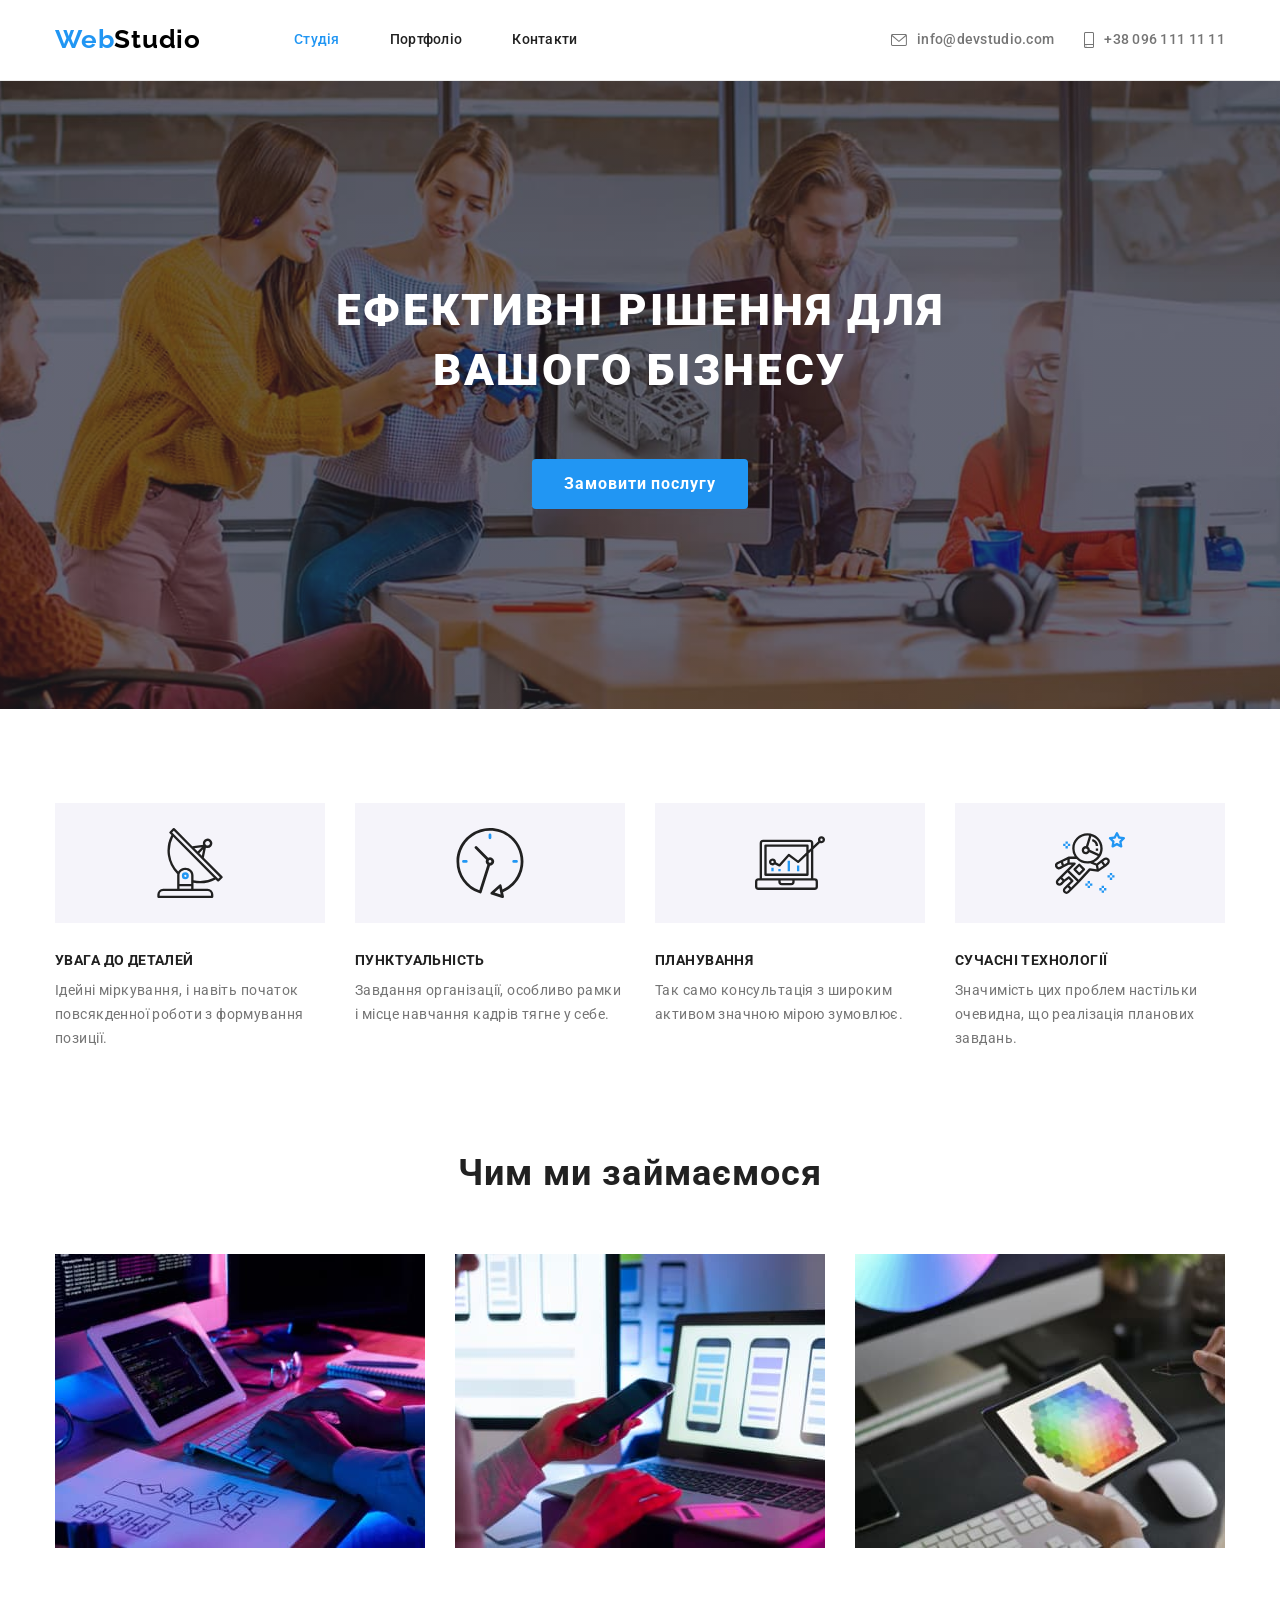
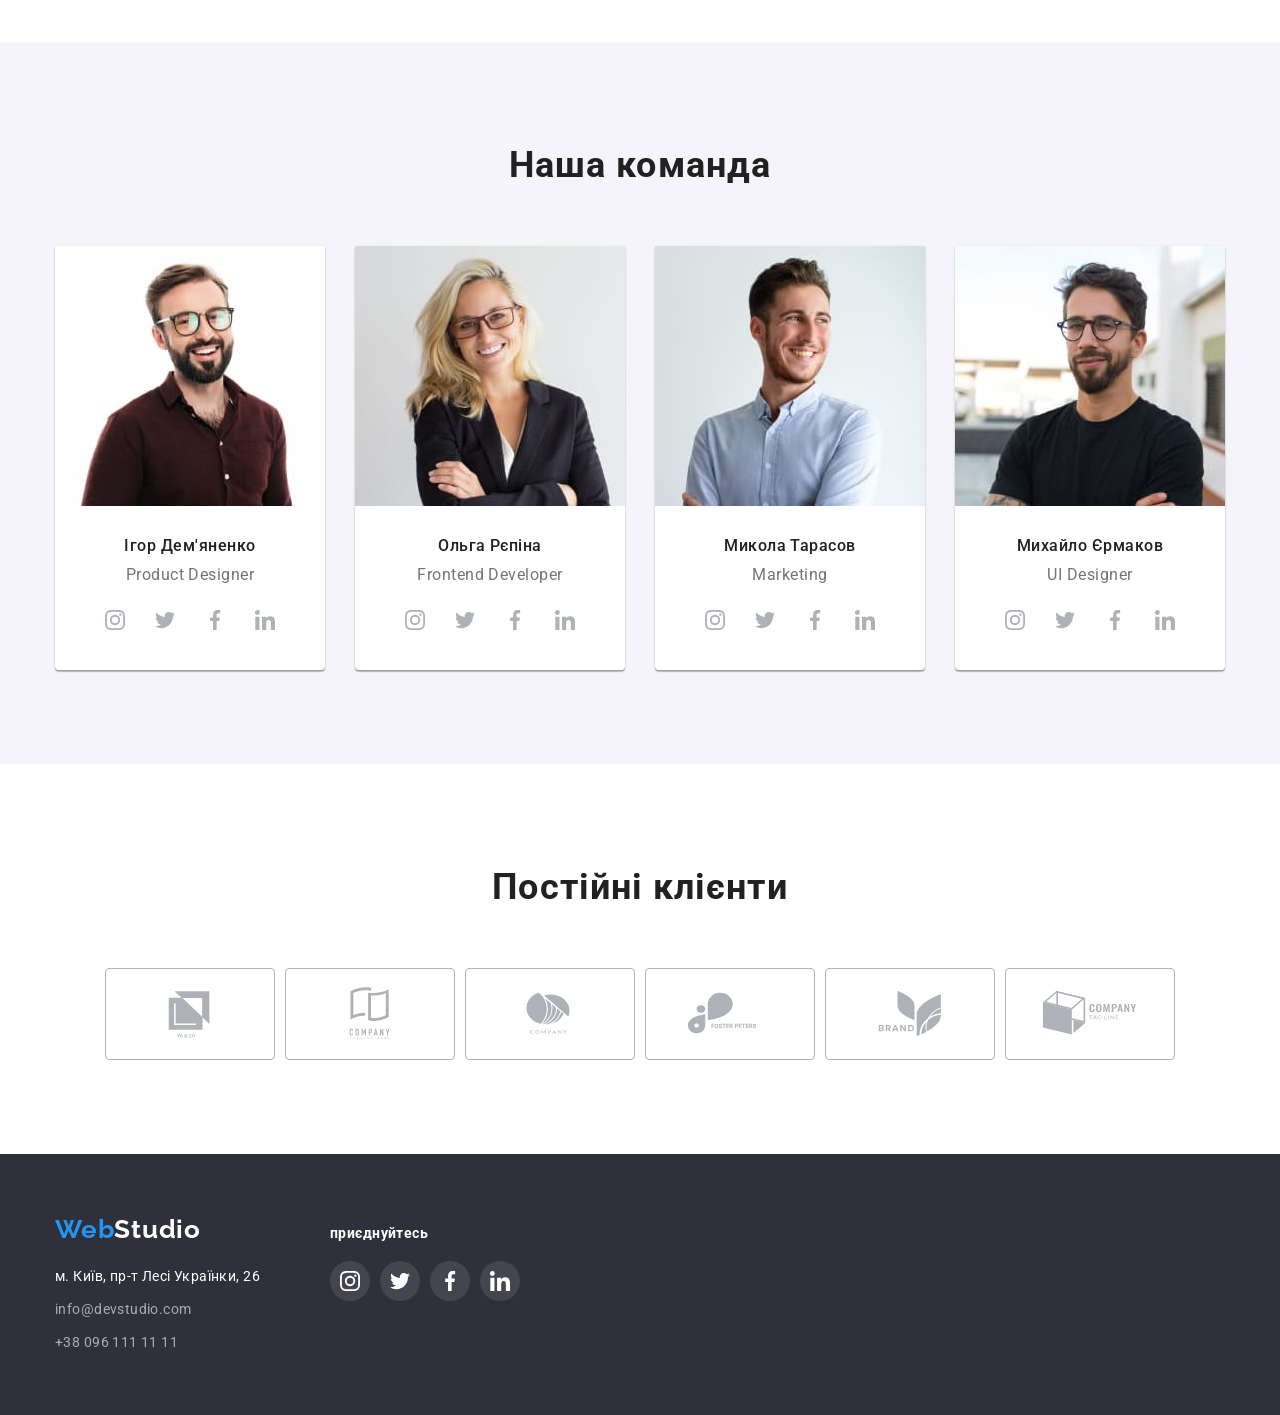
==== index.html @ 817c3cbf "правки ментора вніс" ====
<!DOCTYPE html>
<html lang="uk">
  <head>
    <meta charset="UTF-8" />
    <meta http-equiv="X-UA-Compatible" content="IE=edge" />
    <meta name="viewport" content="width=device-width, initial-scale=1.0" />
    <title>Студія</title>
    <link rel="preconnect" href="https://fonts.googleapis.com" />
    <link rel="preconnect" href="https://fonts.gstatic.com" crossorigin />
    <link
      href="https://fonts.googleapis.com/css2?family=Raleway:wght@700&family=Roboto:wght@400;500;700;900&display=swap"
      rel="stylesheet"
    />
    <link
      rel="stylesheet"
      href="https://cdnjs.cloudflare.com/ajax/libs/modern-normalize/1.0.0/modern-normalize.min.css"
    />
    <link rel="stylesheet" href="./css/styles.css" />
  </head>
  <body class="page">
    <!-- шапка -->
    <header class="header">
      <div class="container main-nav">
        <nav class="site-nav">
          <a href="./index.html" class="logo link" aria-label="logo"
            ><span lang="en"><span class="logo-web-blue">Web</span>Studio</span></a
          >
          <ul class="list-site-nav list">
            <li class="item">
              <a href="./index.html" class="link current link-site-nav">Студія</a>
            </li>
            <li class="item">
              <a href="./portfolio.html" class="link link-site-nav">Портфоліо</a>
            </li>
            <li class="item"><a href="" class="link link-site-nav">Контакти</a></li>
          </ul>
        </nav>
        <ul class="list-contacts-header list">
          <li class="item">
            <a href="mailto:info@devstudio.com" class="link-contacts-header link"
              ><svg class="contacts-item" width="16" height="12">
                <use href="./images/sprite-defs.svg#icon-mail"></use></svg
              >info@devstudio.com</a
            >
          </li>
          <li class="item">
            <a href="tel:+380961111111" class="link-contacts-header link"
              ><svg class="contacts-item" width="10" height="16">
                <use href="./images/sprite-defs.svg#icon-phone"></use></svg
              >+38 096 111 11 11</a
            >
          </li>
        </ul>
      </div>
    </header>
    <main>
      <!-- перша секція -->

      <section class="section section-hero">
        <div class="container">
          <h1 class="section-hero-titel">Ефективні рішення для вашого бізнесу</h1>
          <button type="button" class="button button-hero">Замовити послугу</button>
        </div>
      </section>
      <!-- друга секція -->
      <section class="section section-features">
        <div class="container">
          <h2 class="section-titel-hidden">Перваги</h2>
          <ul class="list list-section-features">
            <li class="features-link">
              <div class="img-features">
                <svg class="icon-features" width="70" height="70">
                  <use href="./images/sprite-defs.svg#icon-antenna"></use>
                </svg>
              </div>
              <h3 class="title-section-features">УВАГА ДО ДЕТАЛЕЙ</h3>
              <p class="paragraph-section-features">
                Ідейні міркування, і навіть початок повсякденної роботи з формування позиції.
              </p>
            </li>
            <li class="features-link">
              <div class="img-features">
                <svg class="icon-features" width="70" height="70">
                  <use href="./images/sprite-defs.svg#icon-clock"></use>
                </svg>
              </div>
              <h3 class="title-section-features">ПУНКТУАЛЬНІСТЬ</h3>
              <p class="paragraph-section-features">
                Завдання організації, особливо рамки і місце навчання кадрів тягне у себе.
              </p>
            </li>
            <li class="features-link">
              <div class="img-features">
                <svg class="icon-features" width="70" height="70">
                  <use href="./images/sprite-defs.svg#icon-diagram"></use>
                </svg>
              </div>
              <h3 class="title-section-features">ПЛАНУВАННЯ</h3>
              <p class="paragraph-section-features">
                Так само консультація з широким активом значною мірою зумовлює.
              </p>
            </li>
            <li class="features-link">
              <div class="img-features">
                <svg class="icon-features" width="70" height="70">
                  <use href="./images/sprite-defs.svg#icon-astronaut"></use>
                </svg>
              </div>
              <h3 class="title-section-features">СУЧАСНІ ТЕХНОЛОГІЇ</h3>
              <p class="paragraph-section-features">
                Значимість цих проблем настільки очевидна, що реалізація планових завдань.
              </p>
            </li>
          </ul>
        </div>
      </section>
      <!-- третя секція  -->
      <section class="section section-our-work">
        <div class="container">
          <h2 class="section-titel">Чим ми займаємося</h2>
          <ul class="list our-work-card-list">
            <li class="item-our-work-card">
              <img src="./images/box_one.jpg" alt="набір тексту на компютері" width="370" />
            </li>
            <li class="item-our-work-card">
              <img
                src="./images/box_two.jpg"
                alt="вибір дизайну програми для телефону"
                width="370"
              />
            </li>
            <li class="item-our-work-card">
              <img
                src="./images/box_three.jpg"
                alt="вибір кольору дизайнером в процесі роботи"
                width="370"
              />
            </li>
          </ul>
        </div>
      </section>
      <!-- четверта секція -->

      <section class="section section-team">
        <div class="container">
          <h2 class="section-titel">Наша команда</h2>
          <ul class="list section-team-list">
            <li class="section-team-item">
              <img src="./images/img_one.jpg" alt="фото чоловіка" width="270" />
              <div class="section-team-name">
                <h3 class="title-section-team">Ігор Дем'яненко</h3>
                <p class="paragraph-section-team"><span lang="en">Product Designer</span></p>
                <ul class="team-list list">
                  <li class="team-item">
                    <a href="#" class="team-link link" aria-label="instagram">
                      <svg class="team-icon" width="20" height="20">
                        <use href="./images/sprite-defs.svg#icon-instagram"></use>
                      </svg>
                    </a>
                  </li>
                  <li class="team-item">
                    <a href="#" class="team-link link" aria-label="twitter">
                      <svg class="team-icon" width="20" height="20">
                        <use href="./images/sprite-defs.svg#icon-twitter"></use>
                      </svg>
                    </a>
                  </li>
                  <li class="team-item">
                    <a href="#" class="team-link link" aria-label="facebook">
                      <svg class="team-icon" width="20" height="20">
                        <use href="./images/sprite-defs.svg#icon-facebook"></use>
                      </svg>
                    </a>
                  </li>
                  <li class="team-item">
                    <a href="#" class="team-link link" aria-label="linkedin">
                      <svg class="team-icon" width="20" height="20">
                        <use href="./images/sprite-defs.svg#icon-linkedin"></use>
                      </svg>
                    </a>
                  </li>
                </ul>
              </div>
            </li>
            <li class="section-team-item">
              <img src="./images/img_two.jpg" alt="фото дівчини" width="270" />
              <div class="section-team-name">
                <h3 class="title-section-team">Ольга Рєпіна</h3>
                <p class="paragraph-section-team"><span lang="en">Frontend Developer</span></p>
                <ul class="team-list list">
                  <li class="team-item">
                    <a href="#" class="team-link link" aria-label="instagram">
                      <svg class="team-icon" width="20" height="20">
                        <use href="./images/sprite-defs.svg#icon-instagram"></use>
                      </svg>
                    </a>
                  </li>
                  <li class="team-item">
                    <a href="#" class="team-link link" aria-label="twitter">
                      <svg class="team-icon" width="20" height="20">
                        <use href="./images/sprite-defs.svg#icon-twitter"></use>
                      </svg>
                    </a>
                  </li>
                  <li class="team-item">
                    <a href="#" class="team-link link" aria-label="facebook">
                      <svg class="team-icon" width="20" height="20">
                        <use href="./images/sprite-defs.svg#icon-facebook"></use>
                      </svg>
                    </a>
                  </li>
                  <li class="team-item">
                    <a href="#" class="team-link link" aria-label="linkedin">
                      <svg class="team-icon" width="20" height="20">
                        <use href="./images/sprite-defs.svg#icon-linkedin"></use>
                      </svg>
                    </a>
                  </li>
                </ul>
              </div>
            </li>
            <li class="section-team-item">
              <img src="./images/img_three.jpg" alt="фото чоловіка" width="270" />
              <div class="section-team-name">
                <h3 class="title-section-team">Микола Тарасов</h3>
                <p class="paragraph-section-team"><span lang="en">Marketing</span></p>
                <ul class="team-list list">
                  <li class="team-item">
                    <a href="#" class="team-link link" aria-label="instagram">
                      <svg class="team-icon" width="20" height="20">
                        <use href="./images/sprite-defs.svg#icon-instagram"></use>
                      </svg>
                    </a>
                  </li>
                  <li class="team-item">
                    <a href="#" class="team-link link" aria-label="twitter">
                      <svg class="team-icon" width="20" height="20">
                        <use href="./images/sprite-defs.svg#icon-twitter"></use>
                      </svg>
                    </a>
                  </li>
                  <li class="team-item">
                    <a href="#" class="team-link link" aria-label="facebook">
                      <svg class="team-icon" width="20" height="20">
                        <use href="./images/sprite-defs.svg#icon-facebook"></use>
                      </svg>
                    </a>
                  </li>
                  <li class="team-item">
                    <a href="#" class="team-link link" aria-label="linkedin">
                      <svg class="team-icon" width="20" height="20">
                        <use href="./images/sprite-defs.svg#icon-linkedin"></use>
                      </svg>
                    </a>
                  </li>
                </ul>
              </div>
            </li>
            <li class="section-team-item">
              <img src="./images/img_four.jpg" alt="фото чоловіка" width="270" />
              <div class="section-team-name">
                <h3 class="title-section-team">Михайло Єрмаков</h3>
                <p class="paragraph-section-team"><span lang="en">UI Designer</span></p>
                <ul class="team-list list">
                  <li class="team-item">
                    <a href="#" class="team-link link" aria-label="instagram">
                      <svg class="team-icon" width="20" height="20">
                        <use href="./images/sprite-defs.svg#icon-instagram"></use>
                      </svg>
                    </a>
                  </li>
                  <li class="team-item">
                    <a href="#" class="team-link link" aria-label="twitter">
                      <svg class="team-icon" width="20" height="20">
                        <use href="./images/sprite-defs.svg#icon-twitter"></use>
                      </svg>
                    </a>
                  </li>
                  <li class="team-item">
                    <a href="#" class="team-link link" aria-label="facebook">
                      <svg class="team-icon" width="20" height="20">
                        <use href="./images/sprite-defs.svg#icon-facebook"></use>
                      </svg>
                    </a>
                  </li>
                  <li class="team-item">
                    <a href="#" class="team-link link" aria-label="linkedin">
                      <svg class="team-icon" width="20" height="20">
                        <use href="./images/sprite-defs.svg#icon-linkedin"></use>
                      </svg>
                    </a>
                  </li>
                </ul>
              </div>
            </li>
          </ul>
        </div>
      </section>

      <section class="section sections-clients">
        <div class="container">
          <h2 class="section-titel">Постійні клієнти</h2>
          <ul class="clients-list list">
            <li class="clients-item">
              <a href="#" class="clients-link link" aria-label="logo-company-clients">
                <svg class="clients-icon" width="106" height="60">
                  <use href="./images/sprite-defs.svg#icon-logo_one"></use>
                </svg>
              </a>
            </li>
            <li class="clients-item">
              <a href="#" class="clients-link link" aria-label="logo-company-clients">
                <svg class="clients-icon" width="106" height="60">
                  <use href="./images/sprite-defs.svg#icon-logo_two"></use>
                </svg>
              </a>
            </li>
            <li class="clients-item">
              <a href="#" class="clients-link link" aria-label="logo-company-clients">
                <svg class="clients-icon" width="106" height="60">
                  <use href="./images/sprite-defs.svg#icon-logo_three"></use>
                </svg>
              </a>
            </li>
            <li class="clients-item">
              <a href="#" class="clients-link link" aria-label="logo-company-clients">
                <svg class="clients-icon" width="106" height="60">
                  <use href="./images/sprite-defs.svg#icon-logo_four"></use>
                </svg>
              </a>
            </li>
            <li class="clients-item">
              <a href="#" class="clients-link link" aria-label="logo-company-clients">
                <svg class="clients-icon" width="106" height="60">
                  <use href="./images/sprite-defs.svg#icon-logo_five"></use>
                </svg>
              </a>
            </li>
            <li class="clients-item">
              <a href="#" class="clients-link link" aria-label="logo-company-clients">
                <svg class="clients-icon" width="106" height="60">
                  <use href="./images/sprite-defs.svg#icon-logo_six"></use>
                </svg>
              </a>
            </li>
          </ul>
        </div>
      </section>
    </main>
    <!-- футер -->

    <footer class="footer">
      <div class="container main-footer">
        <div class="footer-address">
          <a href="./index.html" class="footer-logo link" aria-label="logo"
            ><span lang="en"><span class="logo-web-blue">Web</span>Studio</span></a
          >
          <address class="address-footer">
            <ul class="contacts-footer list">
              <li>
                <a
                  href="https://www.google.com/maps/place/%D0%B1%D1%83%D0%BB.+%D0%9B%D0%B5%D1%81%D0%B8+%D0%A3%D0%BA%D1%80%D0%B0%D0%B8%D0%BD%D0%BA%D0%B8,+26,+%D0%9A%D0%B8%D0%B5%D0%B2,+%D0%A3%D0%BA%D1%80%D0%B0%D0%B8%D0%BD%D0%B0,+02000/@50.4265807,30.53838x58,17z/data=!3m1!4b1!4m5!3m4!1s0x40d4cf0e033ecbe9:0x57a4dffefec77da0!8m2!3d50.4265807!4d30.5383858"
                  target="_blank"
                  rel="noopener noreferrer"
                  class="contacts-footer-street link"
                  >м. Київ, пр-т Лесі Українки, 26</a
                >
              </li>
              <li>
                <a href="mailto:info@devstudio.com" class="contacts-footer-mail link"
                  >info@devstudio.com</a
                >
              </li>
              <li>
                <a href="tel:+380961111111" class="contacts-footer-tel link">+38 096 111 11 11</a>
              </li>
            </ul>
          </address>
        </div>
        <div class="footer-social">
          <h2 class="footer-titel">приєднуйтесь</h2>
          <ul class="footer-list list">
            <li class="footer-item">
              <a href="#" class="footer-link link" aria-label="instagram">
                <svg class="footer-icon" width="20" height="20">
                  <use href="./images/sprite-defs.svg#icon-instagram"></use>
                </svg>
              </a>
            </li>
            <li class="footer-item">
              <a href="#" class="footer-link link" aria-label="twitter">
                <svg class="footer-icon" width="20" height="20">
                  <use href="./images/sprite-defs.svg#icon-twitter"></use>
                </svg>
              </a>
            </li>
            <li class="footer-item">
              <a href="#" class="footer-link link" aria-label="facebook">
                <svg class="footer-icon" width="20" height="20">
                  <use href="./images/sprite-defs.svg#icon-facebook"></use>
                </svg>
              </a>
            </li>
            <li>
              <a href="#" class="footer-link link" aria-label="linkedin">
                <svg class="footer-icon" width="20" height="20">
                  <use href="./images/sprite-defs.svg#icon-linkedin"></use>
                </svg>
              </a>
            </li>
          </ul>
        </div>
      </div>
    </footer>
  </body>
</html>
---- css/styles.css ----
:root {
--color-accent-two: #FFFFFF;
--color-logo: #000000;
--color-accent: #2196F3;
--color-titel-nav: #212121;
--color-main: #757575;
--color-contactsfooter: rgba(255, 255, 255, 0.6);
--background-color-hero: #2F303A;
--background-color-sectionteam: #F5F4FA;
--button-active: #188CE8;
--color-accent-three: #ECECEC;
--color-icon-social: #AFB1B8;
--color-icon-footer: rgba(255, 255, 255, 0.1);
}

body {
    color: var(--color-main);
    background-color: var(--color-accent-two);
    font-family: Roboto, sans-serif;
}

img,
a {
    display: block;
}

.button {
    cursor: pointer;
}

.list {
    list-style: none;
    padding: 0;
    margin: 0;
}

.link {
    text-decoration: none;
}

/* !nav */

.header {
    border-bottom: 1px solid var(--color-accent-three);
}

.container {
    margin-left: auto;
    margin-right: auto;
    padding: 0 15px;
    width: 1200px;
}

.main-nav { 
    display: flex;
    border-bottom: 1px var(--color-accent-three);
}

.site-nav {
    display: flex;
}

.list-site-nav {
    display: flex;
}

.logo {
    margin-right: 93px;
    padding-top: 24px;
    padding-bottom: 24px;
    display: block;
    
    color: var(--color-logo);
    text-decoration: none;
    font-family: Raleway, sans-serif;
    font-weight: 700;
    font-size: 26px;
    line-height: 1.2;
    letter-spacing: 0.03em;
    
}

.logo-web-blue {
    color: var(--color-accent);
}

.link-site-nav {
    display: block;
    padding-top: 32px;
    padding-bottom: 32px;

    color: var(--color-titel-nav);
    font-weight: 500;
    font-size: 14px;
    line-height: 1.14;
    letter-spacing: 0.02em;

}

.site-nav .item:not(:last-child){
    margin-right: 50px;
}

.link.current {
    color: var(--color-accent);
}

.link-site-nav:hover,
.link-site-nav:focus,
.link-site-nav:active {
    color: var(--color-accent);
}

.list-contacts-header {
    display: flex;
    margin-left: auto;
    align-items: center;
}


.list-contacts-header .item:not(:last-child) {
    margin-right: 30px;
}

.link-contacts-header {
    display: flex;
    padding-top: 32px;
    padding-bottom: 32px;
    align-items: center;

    color: var(--color-main);
    text-decoration: none;
    font-weight: 500;
    font-size: 14px;
    line-height: 1.14;
    letter-spacing: 0.02em;
}

.link-contacts-header:hover,
.link-contacts-header:focus {
    color: var(--color-accent);
}

/* !contacts items */

.contacts-item {
    display: inline;
    margin-right: 10px;
    fill: currentColor;
}


/* !<!-- перша секція --> */
.section {
    padding-top: 94px;
    padding-bottom: 94px;
}

.section-hero {
    padding-top: 200px;
    padding-bottom: 200px;
    margin-left: auto;
    margin-right: auto;
    max-width: 1600px;
    background-color: var(--background-color-hero);
    text-align: center;

    background-image:linear-gradient(rgba(47, 48, 58, 0.4), rgba(47, 48, 58, 0.4)), url(../images/background_img.jpg);

    height: auto;
    background-size: cover;
    background-position: center;
    background-repeat: no-repeat;

    
}

.section-hero-titel {
    margin-top: 0;
    margin-bottom: 58px;
    width: 696px;
    margin-right: auto;
    margin-left: auto;


    color: var(--color-accent-two);
    font-weight: 900;
    font-size: 44px;
    line-height: 1.36;
    text-align: center;
    letter-spacing: 0.06em;
    text-transform: uppercase;
}

.button-hero {
    border-radius: 4px;
    padding: 10px 32px;
    margin: 0 auto;


    background-color: var(--color-accent);
    color: var(--color-accent-two);
    border: none;
    font-weight: 700;
    line-height: 1.9;
    letter-spacing: 0.06em;
}

.button-hero:hover,
.button-hero:focus {
    color: var(--color-accent-two);
    background-color: var(--button-active);

}

/* !<!-- друга секція --> */
.section-features {
    padding-top: 94px;
    padding-bottom: 94px;
}

.list-section-features {
    display: flex;
}

.features-link {
    width: 270px;

}

.features-link:not(:last-child) {
    margin-right: 30px;
}

.section-titel-hidden {
        position: absolute;
        width: 1px;
        height: 1px;
        margin: -1px;
        border: 0;
        padding: 0;
        
        white-space: nowrap;
        clip-path: inset(100%);
        clip: rect(0 0 0 0);
        overflow: hidden;
}

.title-section-features {
    margin-top: 0;
    margin-bottom: 10px;

    color: var(--color-titel-nav);
    font-size: 14px;
    line-height: 1.14;
    letter-spacing: 0.03em;
    text-transform: uppercase;
}

.paragraph-section-features {
    margin-top: 0;
    margin-bottom: 0;

    font-size: 14px;
    line-height: 1.7;
    letter-spacing: 0.03em;
}

/* !svg-icon */

.img-features {
    display: flex;
    align-items: center;
    justify-content: center;
    width: 270px;
    height: 120px;
    background-color: var(--background-color-sectionteam);
    margin-bottom: 30px;
}


/* ! третя секція  */
.section-our-work{
    padding-top: 0;
    padding-bottom: 94px;

}
.section-titel {
    margin-top: 0;
    margin-bottom: 50px;

    color: var(--color-titel-nav);
    font-weight: 700;
    font-size: 36px;
    line-height: 1.66;
    text-align: center;
    letter-spacing: 0.03em;
}

.our-work-card-list {
    display: flex;
    
}

.item-our-work-card {
    width: 370px;
}

.item-our-work-card:not(:last-child) {
    margin-right: 30px;

}

/* !<!-- четверта секція --> */

.section-team {
    background-color: var(--background-color-sectionteam);
}

.section-team-list {
    display: flex;
    

}

.section-team-item {
    width: 270px;
    border-radius: 0px 0px 4px 4px;
    box-shadow: 0px 1px 3px rgba(0, 0, 0, 0.12), 0px 1px 1px rgba(0, 0, 0, 0.14), 0px 2px 1px rgba(0, 0, 0, 0.2);

    background-color: var(--color-accent-two);
}

.section-team-item:not(:last-child){
    margin-right: 30px;
    
}

.section-team-name {
    padding-top: 30px;
    padding-bottom: 30px;
    }

.title-section-team {
    margin-top: 0px;
    margin-bottom: 10px;

    color: var(--color-titel-nav);
    font-weight: 500;
    font-size: 16px;
    line-height: 1.2;
    text-align: center;
    letter-spacing: 0.03em;
}

.paragraph-section-team {
    margin-top: 0;
    margin-bottom: 16px;

    font-size: 16px;
    line-height: 1.2;
    text-align: center;
    letter-spacing: 0.03em;
}
/* !icon-social */
.team-list {
    display: flex;
    align-items: center;
    justify-content: center;
    gap: 10px;
}

.team-link {
    display: flex;
    align-items: center;
    justify-content: center;
    width: 40px;
    height: 40px;
    border-radius: 50%;
    fill: var(--color-icon-social);
    outline: none;
}


.team-link:hover,
.team-link:focus {
    background-color: var(--color-accent);
}

.team-link:hover .team-icon,
.team-link:focus .team-icon {
    fill: var(--color-accent-two);
}

/* !sections-clients */

.clients-list {
    display: flex;
    align-items: center;
    justify-content: center;
    gap: 10px;
}

.clients-link {
    display: flex;
    align-items: center;
    justify-content: center;
    width: 170px;
    height: 92px;
    border: 1px solid var(--color-icon-social);
    border-radius: 4px;
    outline: none;
}

.clients-icon {
    fill: var(--color-icon-social);
}

.clients-link:hover,
.clients-link:focus {
    border: 1px solid var(--color-accent);
}


.clients-link:hover .clients-icon,
.clients-link:focus .clients-icon {
    fill: var(--color-accent);
}


/* !<!--! портфоліо --> */

/* !кнопка 4 портфоліо   */

.list-filter {
    display: flex;
    justify-content: center;
    margin-bottom: 34px;
}

.button-item:not(:last-child) {
    margin-right: 8px;
}

.button-filter {
    border-radius: 4px;
    padding: 6px 22px;
    border: none;

    background-color: var(--background-color-sectionteam);
    color: var(--color-titel-nav);
    font-weight: 500;
    line-height: 1.6;
    letter-spacing: 0.03em;
}

.button-filter:hover,
.button-filter:focus {
    color: var(--color-accent-two);
    background-color: var(--color-accent);
    box-shadow: 0px 1px 1px rgba(0, 0, 0, 0.12), 0px 4px 4px rgba(0, 0, 0, 0.06), 1px 4px 6px rgba(0, 0, 0, 0.16);

}

/* !катки  портфоліо   */
.list-sample-work {
    display: flex;
    flex-wrap: wrap;
}

.works-item {
    margin-bottom: 30px;
    margin-right: 30px;
    flex-basis: calc((100% - 2 * 30px) / 3);
}

.works-item:nth-child(3n){
    margin-right: 0;
}

.works-item:nth-last-child(-n + 3){
    margin-bottom: 0;
}

.works-examples {
    padding-top: 20px;
    padding-left: 24px;
    padding-bottom: 20px;
    padding-right: 24px;
    border-bottom: 1px solid var(--color-accent-three);
    border-left: 1px solid var(--color-accent-three);
    border-right: 1px solid var(--color-accent-three);
}

.list-sample-work-titel {
    margin-top: 0;
    margin-bottom: 4px;

    color: var(--color-titel-nav);
    font-size: 18px;
    line-height: 2;
    letter-spacing: 0.06em;
}

.list-sample-work-paragraph {
    margin: 0;
    
    color: var(--color-main);
    line-height: 1.9;
    letter-spacing: 0.03em;
}

.link-portfolio:hover,
.link-portfolio:focus {
    box-shadow: 0px 1px 1px rgba(0, 0, 0, 0.12), 0px 4px 4px rgba(0, 0, 0, 0.06), 1px 4px 6px rgba(0, 0, 0, 0.16);
    outline: none;
}

/* !фотер */

.main-footer {
    display: flex;
    align-items: baseline;
}

.footer {
    padding-top: 60px;
    padding-bottom: 60px;
    cursor: pointer;

    background-color: var(--background-color-hero);
}
.footer-address{
    display: flex;
    flex-direction: column;
}
.footer-logo {
    margin-top: 0;
    margin-bottom: 20px;

    color: var(--color-accent-two);
    text-decoration: none;
    font-family: Raleway, sans-serif;
    font-weight: 700;
    font-size: 26px;
    line-height: 1.2;
    letter-spacing: 0.03em;
}

.contacts-footer-street {
    margin-bottom: 9px;


    color: var(--color-accent-two);
    text-decoration: none;
    font-style: normal;
    font-size: 14px;
    line-height: 1.7;
    letter-spacing: 0.03em;
}

.contacts-footer-mail {
    margin-bottom: 9px;

    border-bottom-color: var(--color-contactsfooter);
}

.contacts-footer-mail,
.contacts-footer-tel {
    color: var(--color-contactsfooter);
    text-decoration: none;
    font-style: normal;
    font-size: 14px;
    line-height: 1.7;
    letter-spacing: 0.03em;
}

.contacts-footer-street:hover,
.contacts-footer-mail:hover,
.contacts-footer-tel:hover { 
    color: var(--color-accent);
}

.contacts-footer-street:focus,
.contacts-footer-mail:focus,
.contacts-footer-tel:focus { 
    color: var(--color-accent);
}

/* !social-icon */

.footer-social{
    display: flex;
    flex-direction: column;
    margin-left: 70px;
}

.footer-titel {
    color: var(--color-accent-two);
    font-size: 14px;
    line-height: 1.1;
    letter-spacing: 0.03em;
    margin-top: 0;
    margin-bottom: 20px;
}

.footer-list {
    display: flex;
    align-items: center;
    justify-content: center;
    gap: 10px;
}

.footer-link {
    display: flex;
    align-items: center;
    justify-content: center;
    width: 40px;
    height: 40px;
    border-radius: 50%;
    background-color: var(--color-icon-footer);
    fill: var(--color-accent-two);
    outline: none;
}

.footer-link:hover,
.footer-link:focus {
    background-color: var(--color-accent);
}
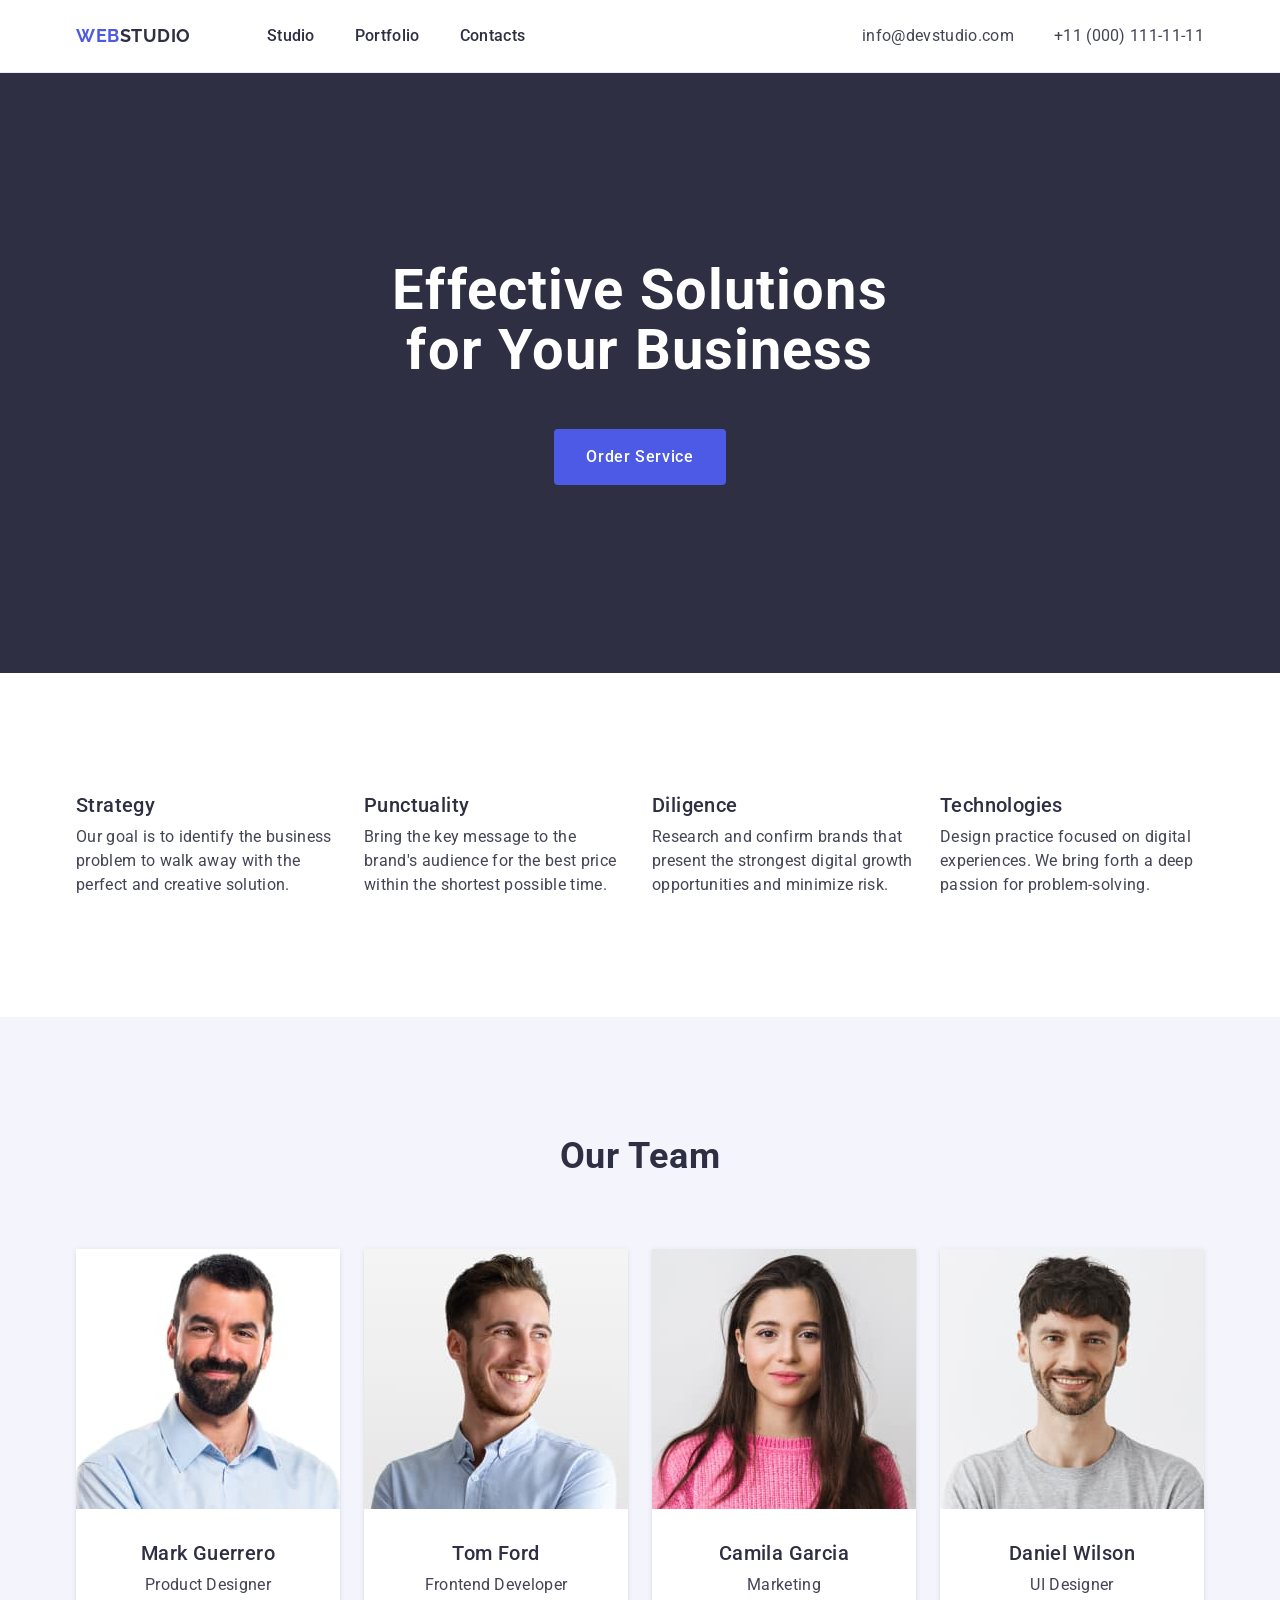
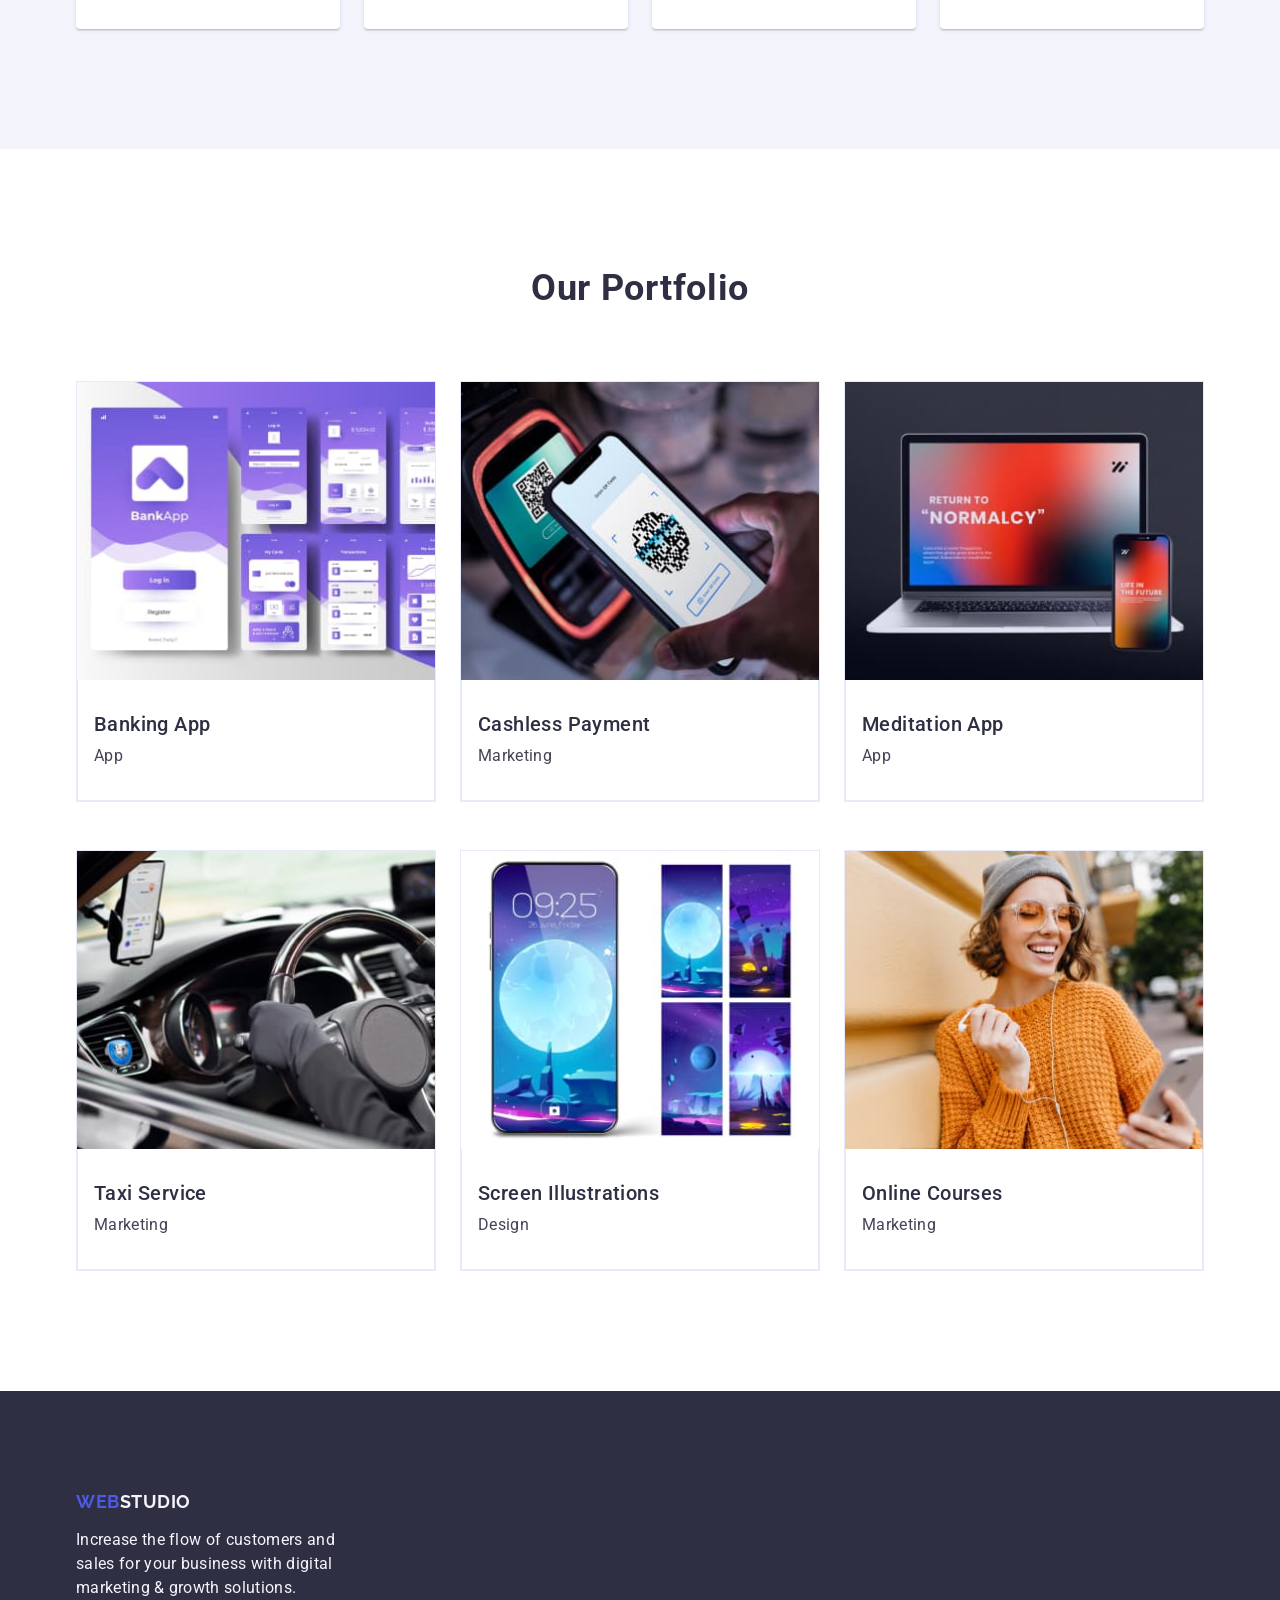
==== commit 470672fd: "Initial commit" ====
--- a/index.html
+++ b/index.html
@@ -1,415 +1,263 @@
 <!DOCTYPE html>
-<html lang="uk">
+<html lang="en">
   <head>
     <meta charset="UTF-8" />
-    <meta http-equiv="X-UA-Compatible" content="IE=edge" />
     <meta name="viewport" content="width=device-width, initial-scale=1.0" />
-    <title>Студія</title>
+    <meta name="description" content="Effective Solutions for Your Business" />
+    <title>WebStudio</title>
+    <!-- Favicon -->
+    <!-- Fonts -->
     <link rel="preconnect" href="https://fonts.googleapis.com" />
     <link rel="preconnect" href="https://fonts.gstatic.com" crossorigin />
     <link
-      href="https://fonts.googleapis.com/css2?family=Raleway:wght@700&family=Roboto:wght@400;500;700;900&display=swap"
+      href="https://fonts.googleapis.com/css2?family=Raleway:wght@700&family=Roboto:wght@400;500;700&display=swap"
       rel="stylesheet"
     />
+    <!-- modern-normalize -->
     <link
       rel="stylesheet"
-      href="https://cdnjs.cloudflare.com/ajax/libs/modern-normalize/1.0.0/modern-normalize.min.css"
+      href="https://cdn.jsdelivr.net/npm/modern-normalize@2.0.0/modern-normalize.min.css"
     />
+    <!-- Custom style -->
     <link rel="stylesheet" href="./css/styles.css" />
   </head>
-  <body class="page">
-    <!-- шапка -->
+  <body>
+    <!-- *header -->
     <header class="header">
-      <div class="container main-nav">
-        <nav class="site-nav">
-          <a href="./index.html" class="logo link" aria-label="logo"
-            ><span lang="en"><span class="logo-web-blue">Web</span>Studio</span></a
+      <div class="header-container container">
+        <nav class="header-nav">
+          <a class="main-logo" href="./index.html"
+            >Web<span class="header-logo-accent">Studio</span></a
           >
-          <ul class="list-site-nav list">
-            <li class="item">
-              <a href="./index.html" class="link current link-site-nav">Студія</a>
-            </li>
-            <li class="item">
-              <a href="./portfolio.html" class="link link-site-nav">Портфоліо</a>
-            </li>
-            <li class="item"><a href="" class="link link-site-nav">Контакти</a></li>
+          <ul class="header-nav-list">
+            <li class="header-nav-item">
+              <a class="header-nav-link" href="./index.html">Studio</a>
+            </li>
+            <li class="header-nav-item">
+              <a class="header-nav-link" href="">Portfolio</a>
+            </li>
+            <li class="header-nav-item">
+              <a class="header-nav-link" href="">Contacts</a>
+            </li>
           </ul>
         </nav>
-        <ul class="list-contacts-header list">
-          <li class="item">
-            <a href="mailto:info@devstudio.com" class="link-contacts-header link"
-              ><svg class="contacts-item" width="16" height="12">
-                <use href="./images/sprite-defs.svg#icon-mail"></use></svg
-              >info@devstudio.com</a
-            >
-          </li>
-          <li class="item">
-            <a href="tel:+380961111111" class="link-contacts-header link"
-              ><svg class="contacts-item" width="10" height="16">
-                <use href="./images/sprite-defs.svg#icon-phone"></use></svg
-              >+38 096 111 11 11</a
-            >
-          </li>
-        </ul>
+        <address class="header-address">
+          <ul class="header-address-list">
+            <li class="header-address-item">
+              <a class="header-address-link" href="mailto:info@devstudio.com"
+                >info@devstudio.com</a
+              >
+            </li>
+            <li class="header-address-item">
+              <a class="header-address-link" href="tel:+110001111111"
+                >+11 (000) 111-11-11</a
+              >
+            </li>
+          </ul>
+        </address>
       </div>
     </header>
     <main>
-      <!-- перша секція -->
-
-      <section class="section section-hero">
+      <!-- *section hero -->
+      <section class="hero section">
+        <div class="hero-container container">
+          <h1 class="hero-titel">Effective Solutions for Your Business</h1>
+          <button class="hero-button" type="button">Order Service</button>
+        </div>
+      </section>
+      <!-- *section advantages -->
+      <section class="advantages section">
         <div class="container">
-          <h1 class="section-hero-titel">Ефективні рішення для вашого бізнесу</h1>
-          <button type="button" class="button button-hero">Замовити послугу</button>
-        </div>
-      </section>
-      <!-- друга секція -->
-      <section class="section section-features">
+          <h2 class="advantages-titel visually-hidden">advantages</h2>
+          <ul class="advantages-list">
+            <li class="advantages-item">
+              <h3 class="advantages-titel-caption">Strategy</h3>
+              <p class="advantages-desc">
+                Our goal is to identify the business problem to walk away with
+                the perfect and creative solution.
+              </p>
+            </li>
+            <li class="advantages-item">
+              <h3 class="advantages-titel-caption">Punctuality</h3>
+              <p class="advantages-desc">
+                Bring the key message to the brand's audience for the best price
+                within the shortest possible time.
+              </p>
+            </li>
+            <li class="advantages-item">
+              <h3 class="advantages-titel-caption">Diligence</h3>
+              <p class="advantages-desc">
+                Research and confirm brands that present the strongest digital
+                growth opportunities and minimize risk.
+              </p>
+            </li>
+            <li class="advantages-item">
+              <h3 class="advantages-titel-caption">Technologies</h3>
+              <p class="advantages-desc">
+                Design practice focused on digital experiences. We bring forth a
+                deep passion for problem-solving.
+              </p>
+            </li>
+          </ul>
+        </div>
+      </section>
+      <!-- *section team -->
+      <section class="team section">
         <div class="container">
-          <h2 class="section-titel-hidden">Перваги</h2>
-          <ul class="list list-section-features">
-            <li class="features-link">
-              <div class="img-features">
-                <svg class="icon-features" width="70" height="70">
-                  <use href="./images/sprite-defs.svg#icon-antenna"></use>
-                </svg>
-              </div>
-              <h3 class="title-section-features">УВАГА ДО ДЕТАЛЕЙ</h3>
-              <p class="paragraph-section-features">
-                Ідейні міркування, і навіть початок повсякденної роботи з формування позиції.
-              </p>
-            </li>
-            <li class="features-link">
-              <div class="img-features">
-                <svg class="icon-features" width="70" height="70">
-                  <use href="./images/sprite-defs.svg#icon-clock"></use>
-                </svg>
-              </div>
-              <h3 class="title-section-features">ПУНКТУАЛЬНІСТЬ</h3>
-              <p class="paragraph-section-features">
-                Завдання організації, особливо рамки і місце навчання кадрів тягне у себе.
-              </p>
-            </li>
-            <li class="features-link">
-              <div class="img-features">
-                <svg class="icon-features" width="70" height="70">
-                  <use href="./images/sprite-defs.svg#icon-diagram"></use>
-                </svg>
-              </div>
-              <h3 class="title-section-features">ПЛАНУВАННЯ</h3>
-              <p class="paragraph-section-features">
-                Так само консультація з широким активом значною мірою зумовлює.
-              </p>
-            </li>
-            <li class="features-link">
-              <div class="img-features">
-                <svg class="icon-features" width="70" height="70">
-                  <use href="./images/sprite-defs.svg#icon-astronaut"></use>
-                </svg>
-              </div>
-              <h3 class="title-section-features">СУЧАСНІ ТЕХНОЛОГІЇ</h3>
-              <p class="paragraph-section-features">
-                Значимість цих проблем настільки очевидна, що реалізація планових завдань.
-              </p>
-            </li>
-          </ul>
-        </div>
-      </section>
-      <!-- третя секція  -->
-      <section class="section section-our-work">
+          <h2 class="team-titel">Our Team</h2>
+          <ul class="team-list">
+            <li class="team-item">
+              <img
+                class="team-pic"
+                src="./images/team/img-3.jpg"
+                alt="photo man"
+                width="264"
+                height="260"
+              />
+              <div class="team-wrap">
+                <h3 class="team-titel-caption">Mark Guerrero</h3>
+                <p class="team-desc">Product Designer</p>
+              </div>
+            </li>
+            <li class="team-item">
+              <img
+                class="team-pic"
+                src="./images/team/img-2.jpg"
+                alt="photo man"
+                width="264"
+                height="260"
+              />
+              <div class="team-wrap">
+                <h3 class="team-titel-caption">Tom Ford</h3>
+                <p class="team-desc">Frontend Developer</p>
+              </div>
+            </li>
+            <li class="team-item">
+              <img
+                class="team-pic"
+                src="./images/team/img-1.jpg"
+                alt="photo woman"
+                width="264"
+                height="260"
+              />
+              <div class="team-wrap">
+                <h3 class="team-titel-caption">Camila Garcia</h3>
+                <p class="team-desc">Marketing</p>
+              </div>
+            </li>
+            <li class="team-item">
+              <img
+                class="team-pic"
+                src="./images/team/img.jpg"
+                alt="photo man"
+                width="264"
+                height="260"
+              />
+              <div class="team-wrap">
+                <h3 class="team-titel-caption">Daniel Wilson</h3>
+                <p class="team-desc">UI Designer</p>
+              </div>
+            </li>
+          </ul>
+        </div>
+      </section>
+      <!-- *our portfolio -->
+      <section class="portfolio section">
         <div class="container">
-          <h2 class="section-titel">Чим ми займаємося</h2>
-          <ul class="list our-work-card-list">
-            <li class="item-our-work-card">
-              <img src="./images/box_one.jpg" alt="набір тексту на компютері" width="370" />
-            </li>
-            <li class="item-our-work-card">
-              <img
-                src="./images/box_two.jpg"
-                alt="вибір дизайну програми для телефону"
-                width="370"
-              />
-            </li>
-            <li class="item-our-work-card">
-              <img
-                src="./images/box_three.jpg"
-                alt="вибір кольору дизайнером в процесі роботи"
-                width="370"
-              />
-            </li>
-          </ul>
-        </div>
-      </section>
-      <!-- четверта секція -->
-
-      <section class="section section-team">
-        <div class="container">
-          <h2 class="section-titel">Наша команда</h2>
-          <ul class="list section-team-list">
-            <li class="section-team-item">
-              <img src="./images/img_one.jpg" alt="фото чоловіка" width="270" />
-              <div class="section-team-name">
-                <h3 class="title-section-team">Ігор Дем'яненко</h3>
-                <p class="paragraph-section-team"><span lang="en">Product Designer</span></p>
-                <ul class="team-list list">
-                  <li class="team-item">
-                    <a href="#" class="team-link link" aria-label="instagram">
-                      <svg class="team-icon" width="20" height="20">
-                        <use href="./images/sprite-defs.svg#icon-instagram"></use>
-                      </svg>
-                    </a>
-                  </li>
-                  <li class="team-item">
-                    <a href="#" class="team-link link" aria-label="twitter">
-                      <svg class="team-icon" width="20" height="20">
-                        <use href="./images/sprite-defs.svg#icon-twitter"></use>
-                      </svg>
-                    </a>
-                  </li>
-                  <li class="team-item">
-                    <a href="#" class="team-link link" aria-label="facebook">
-                      <svg class="team-icon" width="20" height="20">
-                        <use href="./images/sprite-defs.svg#icon-facebook"></use>
-                      </svg>
-                    </a>
-                  </li>
-                  <li class="team-item">
-                    <a href="#" class="team-link link" aria-label="linkedin">
-                      <svg class="team-icon" width="20" height="20">
-                        <use href="./images/sprite-defs.svg#icon-linkedin"></use>
-                      </svg>
-                    </a>
-                  </li>
-                </ul>
-              </div>
-            </li>
-            <li class="section-team-item">
-              <img src="./images/img_two.jpg" alt="фото дівчини" width="270" />
-              <div class="section-team-name">
-                <h3 class="title-section-team">Ольга Рєпіна</h3>
-                <p class="paragraph-section-team"><span lang="en">Frontend Developer</span></p>
-                <ul class="team-list list">
-                  <li class="team-item">
-                    <a href="#" class="team-link link" aria-label="instagram">
-                      <svg class="team-icon" width="20" height="20">
-                        <use href="./images/sprite-defs.svg#icon-instagram"></use>
-                      </svg>
-                    </a>
-                  </li>
-                  <li class="team-item">
-                    <a href="#" class="team-link link" aria-label="twitter">
-                      <svg class="team-icon" width="20" height="20">
-                        <use href="./images/sprite-defs.svg#icon-twitter"></use>
-                      </svg>
-                    </a>
-                  </li>
-                  <li class="team-item">
-                    <a href="#" class="team-link link" aria-label="facebook">
-                      <svg class="team-icon" width="20" height="20">
-                        <use href="./images/sprite-defs.svg#icon-facebook"></use>
-                      </svg>
-                    </a>
-                  </li>
-                  <li class="team-item">
-                    <a href="#" class="team-link link" aria-label="linkedin">
-                      <svg class="team-icon" width="20" height="20">
-                        <use href="./images/sprite-defs.svg#icon-linkedin"></use>
-                      </svg>
-                    </a>
-                  </li>
-                </ul>
-              </div>
-            </li>
-            <li class="section-team-item">
-              <img src="./images/img_three.jpg" alt="фото чоловіка" width="270" />
-              <div class="section-team-name">
-                <h3 class="title-section-team">Микола Тарасов</h3>
-                <p class="paragraph-section-team"><span lang="en">Marketing</span></p>
-                <ul class="team-list list">
-                  <li class="team-item">
-                    <a href="#" class="team-link link" aria-label="instagram">
-                      <svg class="team-icon" width="20" height="20">
-                        <use href="./images/sprite-defs.svg#icon-instagram"></use>
-                      </svg>
-                    </a>
-                  </li>
-                  <li class="team-item">
-                    <a href="#" class="team-link link" aria-label="twitter">
-                      <svg class="team-icon" width="20" height="20">
-                        <use href="./images/sprite-defs.svg#icon-twitter"></use>
-                      </svg>
-                    </a>
-                  </li>
-                  <li class="team-item">
-                    <a href="#" class="team-link link" aria-label="facebook">
-                      <svg class="team-icon" width="20" height="20">
-                        <use href="./images/sprite-defs.svg#icon-facebook"></use>
-                      </svg>
-                    </a>
-                  </li>
-                  <li class="team-item">
-                    <a href="#" class="team-link link" aria-label="linkedin">
-                      <svg class="team-icon" width="20" height="20">
-                        <use href="./images/sprite-defs.svg#icon-linkedin"></use>
-                      </svg>
-                    </a>
-                  </li>
-                </ul>
-              </div>
-            </li>
-            <li class="section-team-item">
-              <img src="./images/img_four.jpg" alt="фото чоловіка" width="270" />
-              <div class="section-team-name">
-                <h3 class="title-section-team">Михайло Єрмаков</h3>
-                <p class="paragraph-section-team"><span lang="en">UI Designer</span></p>
-                <ul class="team-list list">
-                  <li class="team-item">
-                    <a href="#" class="team-link link" aria-label="instagram">
-                      <svg class="team-icon" width="20" height="20">
-                        <use href="./images/sprite-defs.svg#icon-instagram"></use>
-                      </svg>
-                    </a>
-                  </li>
-                  <li class="team-item">
-                    <a href="#" class="team-link link" aria-label="twitter">
-                      <svg class="team-icon" width="20" height="20">
-                        <use href="./images/sprite-defs.svg#icon-twitter"></use>
-                      </svg>
-                    </a>
-                  </li>
-                  <li class="team-item">
-                    <a href="#" class="team-link link" aria-label="facebook">
-                      <svg class="team-icon" width="20" height="20">
-                        <use href="./images/sprite-defs.svg#icon-facebook"></use>
-                      </svg>
-                    </a>
-                  </li>
-                  <li class="team-item">
-                    <a href="#" class="team-link link" aria-label="linkedin">
-                      <svg class="team-icon" width="20" height="20">
-                        <use href="./images/sprite-defs.svg#icon-linkedin"></use>
-                      </svg>
-                    </a>
-                  </li>
-                </ul>
-              </div>
-            </li>
-          </ul>
-        </div>
-      </section>
-
-      <section class="section sections-clients">
-        <div class="container">
-          <h2 class="section-titel">Постійні клієнти</h2>
-          <ul class="clients-list list">
-            <li class="clients-item">
-              <a href="#" class="clients-link link" aria-label="logo-company-clients">
-                <svg class="clients-icon" width="106" height="60">
-                  <use href="./images/sprite-defs.svg#icon-logo_one"></use>
-                </svg>
-              </a>
-            </li>
-            <li class="clients-item">
-              <a href="#" class="clients-link link" aria-label="logo-company-clients">
-                <svg class="clients-icon" width="106" height="60">
-                  <use href="./images/sprite-defs.svg#icon-logo_two"></use>
-                </svg>
-              </a>
-            </li>
-            <li class="clients-item">
-              <a href="#" class="clients-link link" aria-label="logo-company-clients">
-                <svg class="clients-icon" width="106" height="60">
-                  <use href="./images/sprite-defs.svg#icon-logo_three"></use>
-                </svg>
-              </a>
-            </li>
-            <li class="clients-item">
-              <a href="#" class="clients-link link" aria-label="logo-company-clients">
-                <svg class="clients-icon" width="106" height="60">
-                  <use href="./images/sprite-defs.svg#icon-logo_four"></use>
-                </svg>
-              </a>
-            </li>
-            <li class="clients-item">
-              <a href="#" class="clients-link link" aria-label="logo-company-clients">
-                <svg class="clients-icon" width="106" height="60">
-                  <use href="./images/sprite-defs.svg#icon-logo_five"></use>
-                </svg>
-              </a>
-            </li>
-            <li class="clients-item">
-              <a href="#" class="clients-link link" aria-label="logo-company-clients">
-                <svg class="clients-icon" width="106" height="60">
-                  <use href="./images/sprite-defs.svg#icon-logo_six"></use>
-                </svg>
-              </a>
+          <h2 class="portfolio-titel">Our Portfolio</h2>
+          <ul class="portfolio-list">
+            <li class="portfolio-item">
+              <img
+                class="portfolio-pic"
+                src="./images/portfolio/imgportfolio-5.jpg"
+                alt="photo banking app"
+                width="360"
+                height="300"
+              />
+              <div class="portfolio-wrap">
+                <h3 class="portfolio-titel-caption">Banking App</h3>
+                <p class="portfolio-desc">App</p>
+              </div>
+            </li>
+            <li class="portfolio-item">
+              <img
+                class="portfolio-pic"
+                src="./images/portfolio/imgportfolio-4.jpg"
+                alt="photo phone"
+                width="360"
+                height="300"
+              />
+              <div class="portfolio-wrap">
+                <h3 class="portfolio-titel-caption">Cashless Payment</h3>
+                <p class="portfolio-desc">Marketing</p>
+              </div>
+            </li>
+            <li class="portfolio-item">
+              <img
+                class="portfolio-pic"
+                src="./images/portfolio/imgportfolio-3.jpg"
+                alt="photo laptop"
+                width="360"
+                height="300"
+              />
+              <div class="portfolio-wrap">
+                <h3 class="portfolio-titel-caption">Meditation App</h3>
+                <p class="portfolio-desc">App</p>
+              </div>
+            </li>
+            <li class="portfolio-item">
+              <img
+                class="portfolio-pic"
+                src="./images/portfolio/imgportfolio-2.jpg"
+                alt="photo car"
+                width="360"
+                height="300"
+              />
+              <div class="portfolio-wrap">
+                <h3 class="portfolio-titel-caption">Taxi Service</h3>
+                <p class="portfolio-desc">Marketing</p>
+              </div>
+            </li>
+            <li class="portfolio-item">
+              <img
+                class="portfolio-pic"
+                src="./images/portfolio/imgportfolio-1.jpg"
+                alt="photo phone"
+                width="360"
+                height="300"
+              />
+              <div class="portfolio-wrap">
+                <h3 class="portfolio-titel-caption">Screen Illustrations</h3>
+                <p class="portfolio-desc">Design</p>
+              </div>
+            </li>
+            <li class="portfolio-item">
+              <img
+                class="portfolio-pic"
+                src="./images/portfolio/imgportfolio.jpg"
+                alt="photo woman"
+                width="360"
+                height="300"
+              />
+              <div class="portfolio-wrap">
+                <h3 class="portfolio-titel-caption">Online Courses</h3>
+                <p class="portfolio-desc">Marketing</p>
+              </div>
             </li>
           </ul>
         </div>
       </section>
     </main>
-    <!-- футер -->
-
+    <!-- *footer -->
     <footer class="footer">
-      <div class="container main-footer">
-        <div class="footer-address">
-          <a href="./index.html" class="footer-logo link" aria-label="logo"
-            ><span lang="en"><span class="logo-web-blue">Web</span>Studio</span></a
-          >
-          <address class="address-footer">
-            <ul class="contacts-footer list">
-              <li>
-                <a
-                  href="https://www.google.com/maps/place/%D0%B1%D1%83%D0%BB.+%D0%9B%D0%B5%D1%81%D0%B8+%D0%A3%D0%BA%D1%80%D0%B0%D0%B8%D0%BD%D0%BA%D0%B8,+26,+%D0%9A%D0%B8%D0%B5%D0%B2,+%D0%A3%D0%BA%D1%80%D0%B0%D0%B8%D0%BD%D0%B0,+02000/@50.4265807,30.53838x58,17z/data=!3m1!4b1!4m5!3m4!1s0x40d4cf0e033ecbe9:0x57a4dffefec77da0!8m2!3d50.4265807!4d30.5383858"
-                  target="_blank"
-                  rel="noopener noreferrer"
-                  class="contacts-footer-street link"
-                  >м. Київ, пр-т Лесі Українки, 26</a
-                >
-              </li>
-              <li>
-                <a href="mailto:info@devstudio.com" class="contacts-footer-mail link"
-                  >info@devstudio.com</a
-                >
-              </li>
-              <li>
-                <a href="tel:+380961111111" class="contacts-footer-tel link">+38 096 111 11 11</a>
-              </li>
-            </ul>
-          </address>
-        </div>
-        <div class="footer-social">
-          <h2 class="footer-titel">приєднуйтесь</h2>
-          <ul class="footer-list list">
-            <li class="footer-item">
-              <a href="#" class="footer-link link" aria-label="instagram">
-                <svg class="footer-icon" width="20" height="20">
-                  <use href="./images/sprite-defs.svg#icon-instagram"></use>
-                </svg>
-              </a>
-            </li>
-            <li class="footer-item">
-              <a href="#" class="footer-link link" aria-label="twitter">
-                <svg class="footer-icon" width="20" height="20">
-                  <use href="./images/sprite-defs.svg#icon-twitter"></use>
-                </svg>
-              </a>
-            </li>
-            <li class="footer-item">
-              <a href="#" class="footer-link link" aria-label="facebook">
-                <svg class="footer-icon" width="20" height="20">
-                  <use href="./images/sprite-defs.svg#icon-facebook"></use>
-                </svg>
-              </a>
-            </li>
-            <li>
-              <a href="#" class="footer-link link" aria-label="linkedin">
-                <svg class="footer-icon" width="20" height="20">
-                  <use href="./images/sprite-defs.svg#icon-linkedin"></use>
-                </svg>
-              </a>
-            </li>
-          </ul>
-        </div>
+      <div class="container footer-wrap">
+        <a class="main-logo footer-logo" href="./index.html"
+          >Web<span class="footer-logo-accent">Studio</span></a
+        >
+        <p class="footer-desc">
+          Increase the flow of customers and sales for your business with
+          digital marketing & growth solutions.
+        </p>
       </div>
     </footer>
   </body>
--- a/css/styles.css
+++ b/css/styles.css
@@ -1,632 +1,324 @@
-:root {
---color-accent-two: #FFFFFF;
---color-logo: #000000;
---color-accent: #2196F3;
---color-titel-nav: #212121;
---color-main: #757575;
---color-contactsfooter: rgba(255, 255, 255, 0.6);
---background-color-hero: #2F303A;
---background-color-sectionteam: #F5F4FA;
---button-active: #188CE8;
---color-accent-three: #ECECEC;
---color-icon-social: #AFB1B8;
---color-icon-footer: rgba(255, 255, 255, 0.1);
-}
-
+/* Base styles */
 body {
-    color: var(--color-main);
-    background-color: var(--color-accent-two);
-    font-family: Roboto, sans-serif;
-}
-
-img,
+  font-family: 'Roboto', sans-serif;
+  color: #434455;
+  background-color: #fff;
+}
+
+/* Reset styles */
+h1,
+h2,
+h3,
+h4,
+h5,
+h6,
+p {
+  margin: 0;
+}
+ul,
+ol {
+  list-style-type: none;
+  margin: 0;
+  padding: 0;
+}
+
+img {
+  display: block;
+  max-width: 100%;
+  height: auto;
+}
+
 a {
-    display: block;
-}
-
-.button {
-    cursor: pointer;
-}
-
-.list {
-    list-style: none;
-    padding: 0;
-    margin: 0;
-}
-
-.link {
-    text-decoration: none;
-}
-
-/* !nav */
-
+  text-decoration: none;
+}
+
+button {
+  /* display: block; */
+  padding: 0;
+  border: none;
+  cursor: pointer;
+}
+
+/* Common styles */
+
+.visually-hidden {
+  position: absolute;
+  width: 1px;
+  height: 1px;
+  margin: -1px;
+  border: 0;
+  padding: 0;
+  white-space: nowrap;
+  clip: rect(0 0 0 0);
+  clip-path: inset(100%);
+  overflow: hidden;
+}
+
+.section {
+  padding-top: 120px;
+  padding-bottom: 120px;
+}
+
+.container {
+  width: 1158px;
+  padding-left: 15px;
+  padding-right: 15px;
+  margin-left: auto;
+  margin-right: auto;
+}
+
+.team-titel,
+.portfolio-titel {
+  margin-bottom: 72px;
+  color: #2e2f42;
+  text-align: center;
+  font-size: 36px;
+  line-height: 1.11;
+  letter-spacing: 0.02em;
+  text-transform: capitalize;
+}
+
+.advantages-titel-caption,
+.team-titel-caption,
+.portfolio-titel-caption {
+  color: #2e2f42;
+  font-size: 20px;
+  font-weight: 500;
+  line-height: 1.2;
+  letter-spacing: 0.02em;
+}
+
+.advantages-desc,
+.team-desc,
+.portfolio-desc {
+  font-size: 16px;
+  line-height: 1.5;
+  letter-spacing: 0.02em;
+}
+
+/* !header */
 .header {
-    border-bottom: 1px solid var(--color-accent-three);
-}
-
-.container {
-    margin-left: auto;
-    margin-right: auto;
-    padding: 0 15px;
-    width: 1200px;
-}
-
-.main-nav { 
-    display: flex;
-    border-bottom: 1px var(--color-accent-three);
-}
-
-.site-nav {
-    display: flex;
-}
-
-.list-site-nav {
-    display: flex;
-}
-
-.logo {
-    margin-right: 93px;
-    padding-top: 24px;
-    padding-bottom: 24px;
-    display: block;
-    
-    color: var(--color-logo);
-    text-decoration: none;
-    font-family: Raleway, sans-serif;
-    font-weight: 700;
-    font-size: 26px;
-    line-height: 1.2;
-    letter-spacing: 0.03em;
-    
-}
-
-.logo-web-blue {
-    color: var(--color-accent);
-}
-
-.link-site-nav {
-    display: block;
-    padding-top: 32px;
-    padding-bottom: 32px;
-
-    color: var(--color-titel-nav);
-    font-weight: 500;
-    font-size: 14px;
-    line-height: 1.14;
-    letter-spacing: 0.02em;
-
-}
-
-.site-nav .item:not(:last-child){
-    margin-right: 50px;
-}
-
-.link.current {
-    color: var(--color-accent);
-}
-
-.link-site-nav:hover,
-.link-site-nav:focus,
-.link-site-nav:active {
-    color: var(--color-accent);
-}
-
-.list-contacts-header {
-    display: flex;
-    margin-left: auto;
-    align-items: center;
-}
-
-
-.list-contacts-header .item:not(:last-child) {
-    margin-right: 30px;
-}
-
-.link-contacts-header {
-    display: flex;
-    padding-top: 32px;
-    padding-bottom: 32px;
-    align-items: center;
-
-    color: var(--color-main);
-    text-decoration: none;
-    font-weight: 500;
-    font-size: 14px;
-    line-height: 1.14;
-    letter-spacing: 0.02em;
-}
-
-.link-contacts-header:hover,
-.link-contacts-header:focus {
-    color: var(--color-accent);
-}
-
-/* !contacts items */
-
-.contacts-item {
-    display: inline;
-    margin-right: 10px;
-    fill: currentColor;
-}
-
-
-/* !<!-- перша секція --> */
-.section {
-    padding-top: 94px;
-    padding-bottom: 94px;
-}
-
-.section-hero {
-    padding-top: 200px;
-    padding-bottom: 200px;
-    margin-left: auto;
-    margin-right: auto;
-    max-width: 1600px;
-    background-color: var(--background-color-hero);
-    text-align: center;
-
-    background-image:linear-gradient(rgba(47, 48, 58, 0.4), rgba(47, 48, 58, 0.4)), url(../images/background_img.jpg);
-
-    height: auto;
-    background-size: cover;
-    background-position: center;
-    background-repeat: no-repeat;
-
-    
-}
-
-.section-hero-titel {
-    margin-top: 0;
-    margin-bottom: 58px;
-    width: 696px;
-    margin-right: auto;
-    margin-left: auto;
-
-
-    color: var(--color-accent-two);
-    font-weight: 900;
-    font-size: 44px;
-    line-height: 1.36;
-    text-align: center;
-    letter-spacing: 0.06em;
-    text-transform: uppercase;
-}
-
-.button-hero {
-    border-radius: 4px;
-    padding: 10px 32px;
-    margin: 0 auto;
-
-
-    background-color: var(--color-accent);
-    color: var(--color-accent-two);
-    border: none;
-    font-weight: 700;
-    line-height: 1.9;
-    letter-spacing: 0.06em;
-}
-
-.button-hero:hover,
-.button-hero:focus {
-    color: var(--color-accent-two);
-    background-color: var(--button-active);
-
-}
-
-/* !<!-- друга секція --> */
-.section-features {
-    padding-top: 94px;
-    padding-bottom: 94px;
-}
-
-.list-section-features {
-    display: flex;
-}
-
-.features-link {
-    width: 270px;
-
-}
-
-.features-link:not(:last-child) {
-    margin-right: 30px;
-}
-
-.section-titel-hidden {
-        position: absolute;
-        width: 1px;
-        height: 1px;
-        margin: -1px;
-        border: 0;
-        padding: 0;
-        
-        white-space: nowrap;
-        clip-path: inset(100%);
-        clip: rect(0 0 0 0);
-        overflow: hidden;
-}
-
-.title-section-features {
-    margin-top: 0;
-    margin-bottom: 10px;
-
-    color: var(--color-titel-nav);
-    font-size: 14px;
-    line-height: 1.14;
-    letter-spacing: 0.03em;
-    text-transform: uppercase;
-}
-
-.paragraph-section-features {
-    margin-top: 0;
-    margin-bottom: 0;
-
-    font-size: 14px;
-    line-height: 1.7;
-    letter-spacing: 0.03em;
-}
-
-/* !svg-icon */
-
-.img-features {
-    display: flex;
-    align-items: center;
-    justify-content: center;
-    width: 270px;
-    height: 120px;
-    background-color: var(--background-color-sectionteam);
-    margin-bottom: 30px;
-}
-
-
-/* ! третя секція  */
-.section-our-work{
-    padding-top: 0;
-    padding-bottom: 94px;
-
-}
-.section-titel {
-    margin-top: 0;
-    margin-bottom: 50px;
-
-    color: var(--color-titel-nav);
-    font-weight: 700;
-    font-size: 36px;
-    line-height: 1.66;
-    text-align: center;
-    letter-spacing: 0.03em;
-}
-
-.our-work-card-list {
-    display: flex;
-    
-}
-
-.item-our-work-card {
-    width: 370px;
-}
-
-.item-our-work-card:not(:last-child) {
-    margin-right: 30px;
-
-}
-
-/* !<!-- четверта секція --> */
-
-.section-team {
-    background-color: var(--background-color-sectionteam);
-}
-
-.section-team-list {
-    display: flex;
-    
-
-}
-
-.section-team-item {
-    width: 270px;
-    border-radius: 0px 0px 4px 4px;
-    box-shadow: 0px 1px 3px rgba(0, 0, 0, 0.12), 0px 1px 1px rgba(0, 0, 0, 0.14), 0px 2px 1px rgba(0, 0, 0, 0.2);
-
-    background-color: var(--color-accent-two);
-}
-
-.section-team-item:not(:last-child){
-    margin-right: 30px;
-    
-}
-
-.section-team-name {
-    padding-top: 30px;
-    padding-bottom: 30px;
-    }
-
-.title-section-team {
-    margin-top: 0px;
-    margin-bottom: 10px;
-
-    color: var(--color-titel-nav);
-    font-weight: 500;
-    font-size: 16px;
-    line-height: 1.2;
-    text-align: center;
-    letter-spacing: 0.03em;
-}
-
-.paragraph-section-team {
-    margin-top: 0;
-    margin-bottom: 16px;
-
-    font-size: 16px;
-    line-height: 1.2;
-    text-align: center;
-    letter-spacing: 0.03em;
-}
-/* !icon-social */
+  border-bottom: 1px solid #e7e9fc;
+}
+.header-container {
+  display: flex;
+  align-items: center;
+}
+
+.header-nav {
+  display: flex;
+  align-items: center;
+}
+
+.header-nav-list {
+  display: flex;
+}
+
+.header-address-list {
+  display: flex;
+  font-style: normal;
+  gap: 40px;
+}
+
+.header-address {
+  margin-left: auto;
+}
+
+.header-nav-item:not(:last-child) {
+  margin-right: 40px;
+}
+
+.main-logo {
+  display: inline-flex;
+  align-items: center;
+  color: #4d5ae5;
+  font-family: 'Raleway', sans-serif;
+  font-size: 18px;
+  font-weight: 700;
+  line-height: 1.17;
+  letter-spacing: 0.03em;
+  text-transform: uppercase;
+  margin-right: 76px;
+}
+
+.header-logo-accent {
+  color: #2e2f42;
+}
+
+.header-nav-link {
+  display: block;
+  color: #2e2f42;
+  font-size: 16px;
+  font-weight: 500;
+  line-height: 1.5;
+  letter-spacing: 0.02em;
+  padding: 24px 0;
+}
+
+/* address {
+  font-style: normal;
+} */
+
+.header-address-link {
+  color: #434455;
+  font-size: 16px;
+  font-weight: 400;
+  line-height: 1.5;
+  letter-spacing: 0.02em;
+}
+
+.header-nav-link:focus,
+.header-nav-link:hover {
+  color: #404bbf;
+}
+
+.header-address-link:focus,
+.header-address-link:hover {
+  color: #404bbf;
+}
+
+/* !hero */
+
+.hero {
+  background-color: #2e2f42;
+  padding: 188px 0;
+  margin: auto;
+}
+
+.hero-titel {
+  color: #fff;
+  max-width: 496px;
+  text-align: center;
+  font-size: 56px;
+  line-height: 1.07;
+  letter-spacing: 0.02em;
+  margin: auto auto 48px auto;
+}
+
+.hero-button {
+  display: block;
+  min-width: 169px;
+  padding: 16px 32px 16px 32px;
+  margin: 0 auto 0 auto;
+  color: #fff;
+  font-size: 16px;
+  font-weight: 500;
+  line-height: 1.5;
+  letter-spacing: 0.04em;
+  border-radius: 4px;
+  background-color: #4d5ae5;
+}
+
+.hero-button:hover,
+.hero-button:focus {
+  background-color: #404bbf;
+}
+/* !advantages */
+
+.advantages-list {
+  display: flex;
+  gap: 24px;
+}
+
+.advantages-item {
+  width: calc((100% - 24px * 3) / 4);
+}
+
+/* .advantages-desc {
+  width: 264px;
+} */
+
+.advantages-titel-caption {
+  margin-bottom: 8px;
+}
+
+/* !team */
+
+.team {
+  background-color: #f4f4fd;
+}
+
 .team-list {
-    display: flex;
-    align-items: center;
-    justify-content: center;
-    gap: 10px;
-}
-
-.team-link {
-    display: flex;
-    align-items: center;
-    justify-content: center;
-    width: 40px;
-    height: 40px;
-    border-radius: 50%;
-    fill: var(--color-icon-social);
-    outline: none;
-}
-
-
-.team-link:hover,
-.team-link:focus {
-    background-color: var(--color-accent);
-}
-
-.team-link:hover .team-icon,
-.team-link:focus .team-icon {
-    fill: var(--color-accent-two);
-}
-
-/* !sections-clients */
-
-.clients-list {
-    display: flex;
-    align-items: center;
-    justify-content: center;
-    gap: 10px;
-}
-
-.clients-link {
-    display: flex;
-    align-items: center;
-    justify-content: center;
-    width: 170px;
-    height: 92px;
-    border: 1px solid var(--color-icon-social);
-    border-radius: 4px;
-    outline: none;
-}
-
-.clients-icon {
-    fill: var(--color-icon-social);
-}
-
-.clients-link:hover,
-.clients-link:focus {
-    border: 1px solid var(--color-accent);
-}
-
-
-.clients-link:hover .clients-icon,
-.clients-link:focus .clients-icon {
-    fill: var(--color-accent);
-}
-
-
-/* !<!--! портфоліо --> */
-
-/* !кнопка 4 портфоліо   */
-
-.list-filter {
-    display: flex;
-    justify-content: center;
-    margin-bottom: 34px;
-}
-
-.button-item:not(:last-child) {
-    margin-right: 8px;
-}
-
-.button-filter {
-    border-radius: 4px;
-    padding: 6px 22px;
-    border: none;
-
-    background-color: var(--background-color-sectionteam);
-    color: var(--color-titel-nav);
-    font-weight: 500;
-    line-height: 1.6;
-    letter-spacing: 0.03em;
-}
-
-.button-filter:hover,
-.button-filter:focus {
-    color: var(--color-accent-two);
-    background-color: var(--color-accent);
-    box-shadow: 0px 1px 1px rgba(0, 0, 0, 0.12), 0px 4px 4px rgba(0, 0, 0, 0.06), 1px 4px 6px rgba(0, 0, 0, 0.16);
-
-}
-
-/* !катки  портфоліо   */
-.list-sample-work {
-    display: flex;
-    flex-wrap: wrap;
-}
-
-.works-item {
-    margin-bottom: 30px;
-    margin-right: 30px;
-    flex-basis: calc((100% - 2 * 30px) / 3);
-}
-
-.works-item:nth-child(3n){
-    margin-right: 0;
-}
-
-.works-item:nth-last-child(-n + 3){
-    margin-bottom: 0;
-}
-
-.works-examples {
-    padding-top: 20px;
-    padding-left: 24px;
-    padding-bottom: 20px;
-    padding-right: 24px;
-    border-bottom: 1px solid var(--color-accent-three);
-    border-left: 1px solid var(--color-accent-three);
-    border-right: 1px solid var(--color-accent-three);
-}
-
-.list-sample-work-titel {
-    margin-top: 0;
-    margin-bottom: 4px;
-
-    color: var(--color-titel-nav);
-    font-size: 18px;
-    line-height: 2;
-    letter-spacing: 0.06em;
-}
-
-.list-sample-work-paragraph {
-    margin: 0;
-    
-    color: var(--color-main);
-    line-height: 1.9;
-    letter-spacing: 0.03em;
-}
-
-.link-portfolio:hover,
-.link-portfolio:focus {
-    box-shadow: 0px 1px 1px rgba(0, 0, 0, 0.12), 0px 4px 4px rgba(0, 0, 0, 0.06), 1px 4px 6px rgba(0, 0, 0, 0.16);
-    outline: none;
-}
-
-/* !фотер */
-
-.main-footer {
-    display: flex;
-    align-items: baseline;
-}
+  display: flex;
+  flex-wrap: wrap;
+  gap: 24px;
+}
+
+.team-item {
+  background-color: #fff;
+  width: calc((100% - 24px * 3) / 4);
+  border-radius: 0px 0px 4px 4px;
+  box-shadow: 0px 2px 1px 0px rgba(46, 47, 66, 0.08),
+    0px 1px 1px 0px rgba(46, 47, 66, 0.16),
+    0px 1px 6px 0px rgba(46, 47, 66, 0.08);
+}
+
+/* .team-titel {
+  margin-bottom: 72px;
+} */
+
+.team-wrap {
+  padding: 32px 0;
+}
+
+.team-titel-caption {
+  margin-bottom: 8px;
+  text-align: center;
+}
+
+.team-desc {
+  text-align: center;
+}
+
+/* !our portfolio */
+
+.portfolio-list {
+  display: flex;
+  flex-wrap: wrap;
+  gap: 24px;
+  row-gap: 48px;
+}
+
+.portfolio-item {
+  width: calc((100% - 24px * 2) / 3);
+  border: 1px solid var(--CORNFLOWER, #e7e9fc);
+}
+
+.portfolio-wrap {
+  padding: 32px 16px;
+  border: 1px solid #e7e9fc;
+  border-top: none;
+}
+
+.portfolio-titel-caption {
+  margin-bottom: 8px;
+}
+
+/* !footer */
 
 .footer {
-    padding-top: 60px;
-    padding-bottom: 60px;
-    cursor: pointer;
-
-    background-color: var(--background-color-hero);
-}
-.footer-address{
-    display: flex;
-    flex-direction: column;
-}
+  background-color: #2e2f42;
+  padding: 100px 0 100px 0;
+}
+
 .footer-logo {
-    margin-top: 0;
-    margin-bottom: 20px;
-
-    color: var(--color-accent-two);
-    text-decoration: none;
-    font-family: Raleway, sans-serif;
-    font-weight: 700;
-    font-size: 26px;
-    line-height: 1.2;
-    letter-spacing: 0.03em;
-}
-
-.contacts-footer-street {
-    margin-bottom: 9px;
-
-
-    color: var(--color-accent-two);
-    text-decoration: none;
-    font-style: normal;
-    font-size: 14px;
-    line-height: 1.7;
-    letter-spacing: 0.03em;
-}
-
-.contacts-footer-mail {
-    margin-bottom: 9px;
-
-    border-bottom-color: var(--color-contactsfooter);
-}
-
-.contacts-footer-mail,
-.contacts-footer-tel {
-    color: var(--color-contactsfooter);
-    text-decoration: none;
-    font-style: normal;
-    font-size: 14px;
-    line-height: 1.7;
-    letter-spacing: 0.03em;
-}
-
-.contacts-footer-street:hover,
-.contacts-footer-mail:hover,
-.contacts-footer-tel:hover { 
-    color: var(--color-accent);
-}
-
-.contacts-footer-street:focus,
-.contacts-footer-mail:focus,
-.contacts-footer-tel:focus { 
-    color: var(--color-accent);
-}
-
-/* !social-icon */
-
-.footer-social{
-    display: flex;
-    flex-direction: column;
-    margin-left: 70px;
-}
-
-.footer-titel {
-    color: var(--color-accent-two);
-    font-size: 14px;
-    line-height: 1.1;
-    letter-spacing: 0.03em;
-    margin-top: 0;
-    margin-bottom: 20px;
-}
-
-.footer-list {
-    display: flex;
-    align-items: center;
-    justify-content: center;
-    gap: 10px;
-}
-
-.footer-link {
-    display: flex;
-    align-items: center;
-    justify-content: center;
-    width: 40px;
-    height: 40px;
-    border-radius: 50%;
-    background-color: var(--color-icon-footer);
-    fill: var(--color-accent-two);
-    outline: none;
-}
-
-.footer-link:hover,
-.footer-link:focus {
-    background-color: var(--color-accent);
-}
-
-
-
+  display: inline-block;
+  margin-bottom: 16px;
+}
+
+.footer {
+  display: flex;
+  flex-direction: column;
+}
+
+.footer-logo-accent {
+  color: #f4f4fd;
+}
+
+.footer-desc {
+  width: 264px;
+  color: #f4f4fd;
+  font-size: 16px;
+  line-height: 1.5;
+  letter-spacing: 0.02em;
+}
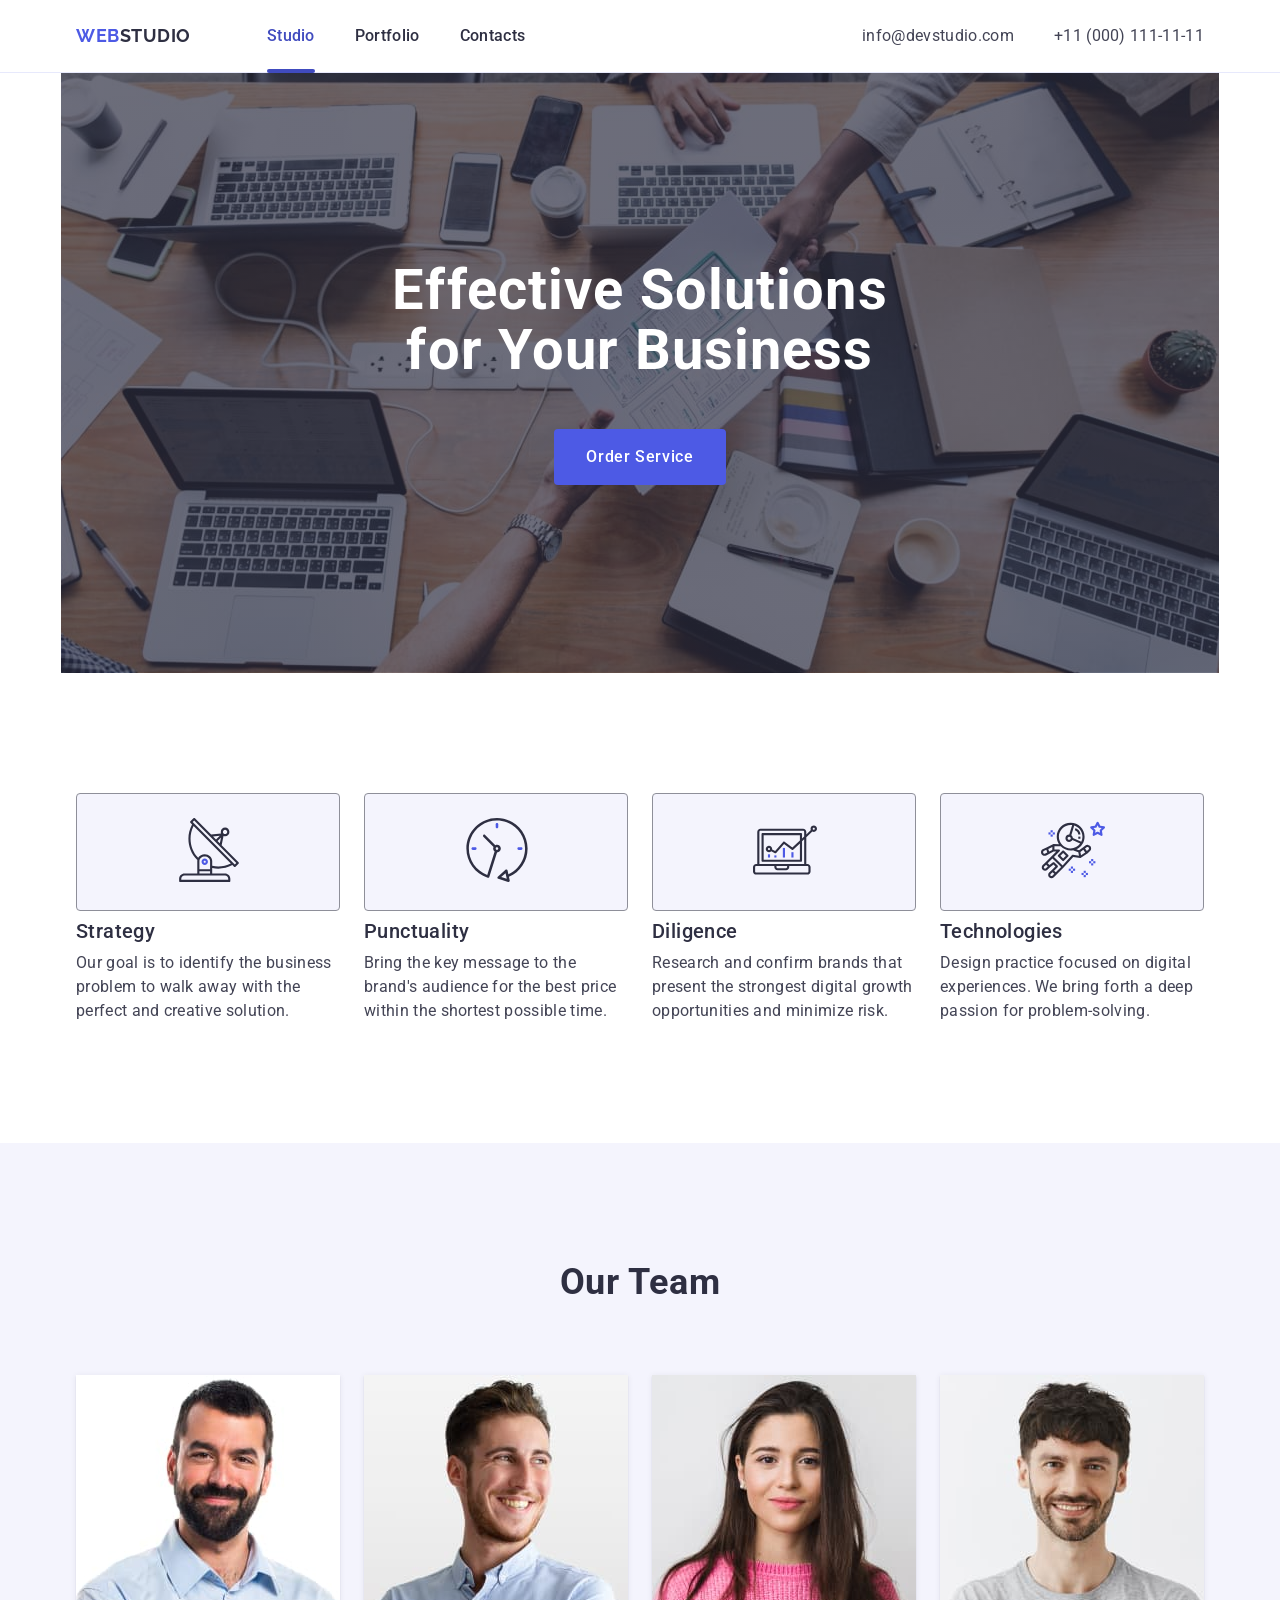
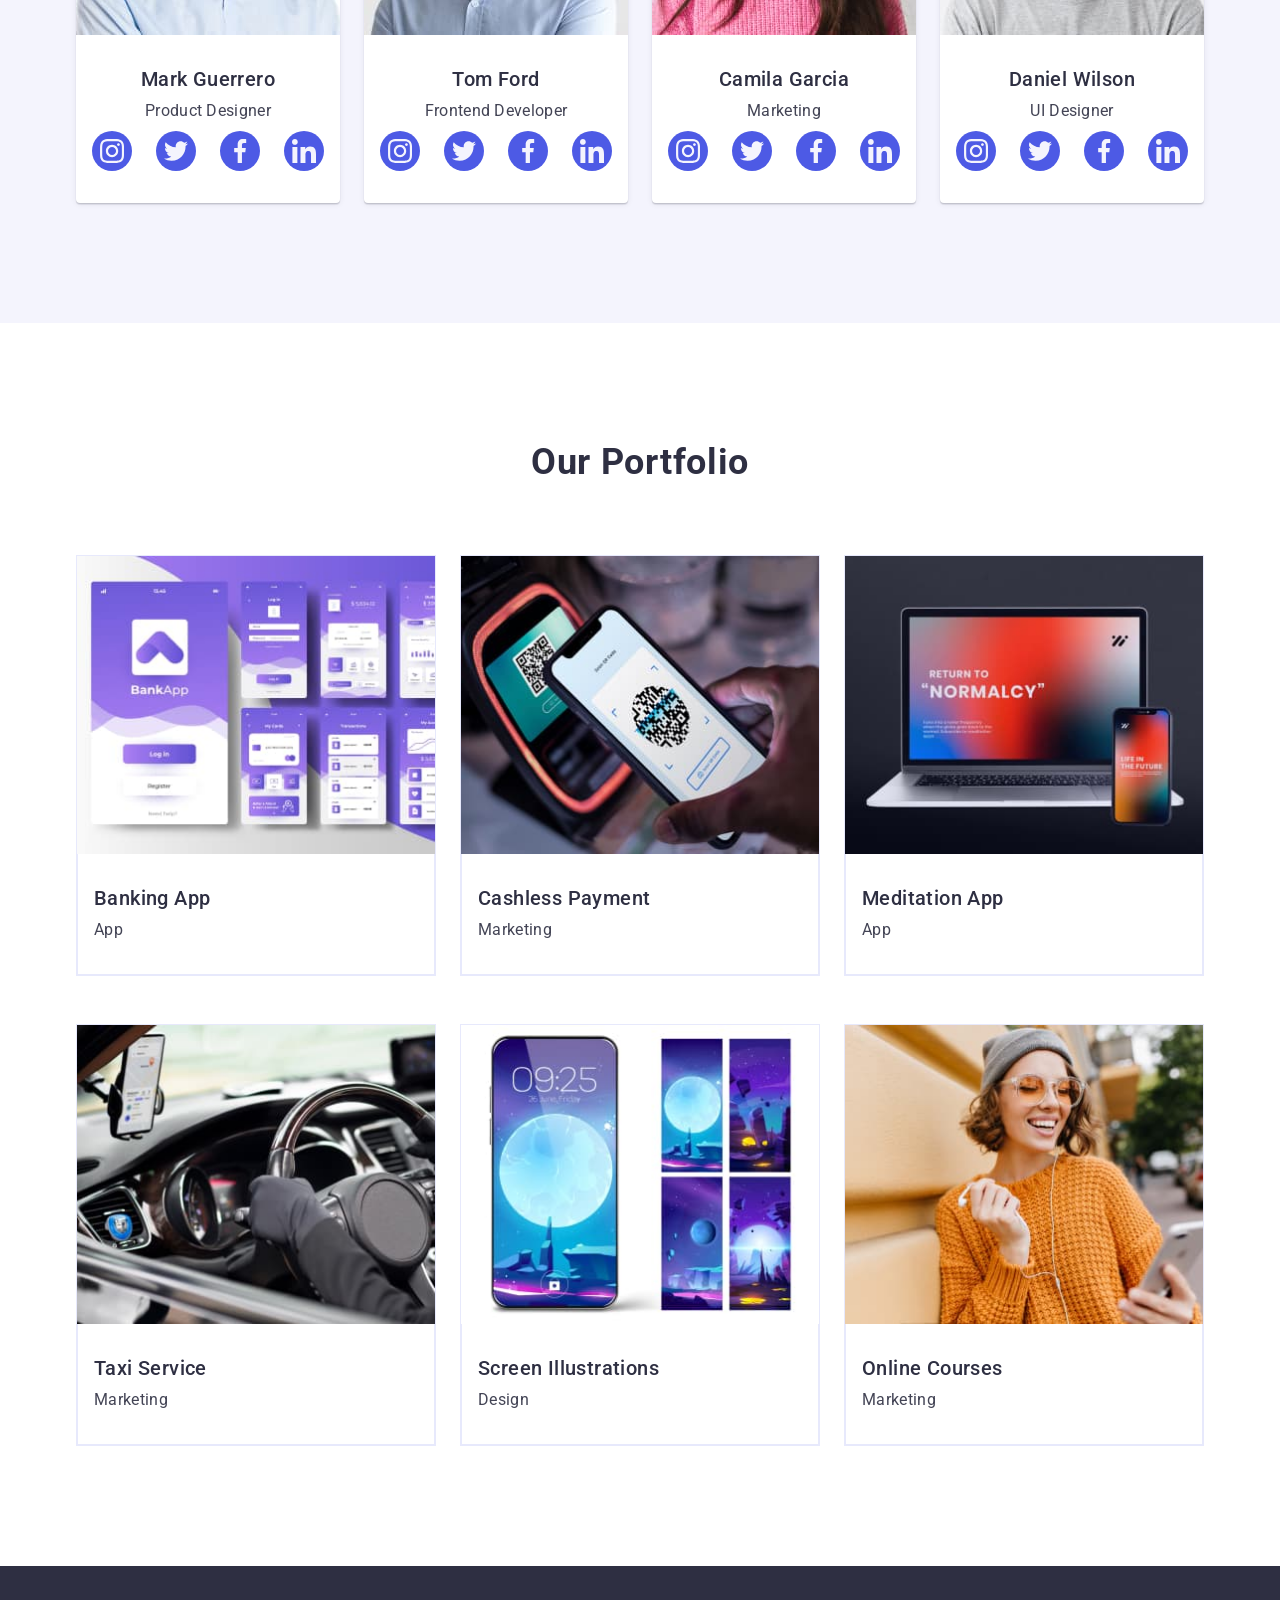
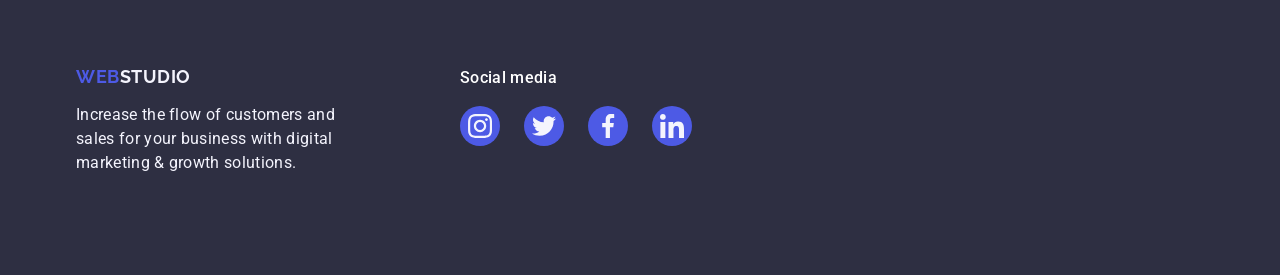
==== commit c2c72db3: "finish work" ====
--- a/index.html
+++ b/index.html
@@ -31,7 +31,7 @@
           >
           <ul class="header-nav-list">
             <li class="header-nav-item">
-              <a class="header-nav-link" href="./index.html">Studio</a>
+              <a class="header-nav-link active" href="./index.html">Studio</a>
             </li>
             <li class="header-nav-item">
               <a class="header-nav-link" href="">Portfolio</a>
@@ -59,7 +59,7 @@
     </header>
     <main>
       <!-- *section hero -->
-      <section class="hero section">
+      <section class="hero">
         <div class="hero-container container">
           <h1 class="hero-titel">Effective Solutions for Your Business</h1>
           <button class="hero-button" type="button">Order Service</button>
@@ -71,6 +71,11 @@
           <h2 class="advantages-titel visually-hidden">advantages</h2>
           <ul class="advantages-list">
             <li class="advantages-item">
+              <div class="advantages-icon-wrap">
+                <svg class="advantages-icon" width="64" height="64">
+                  <use href="./images/svg/symbol-defs.svg#antenna"></use>
+                </svg>
+              </div>
               <h3 class="advantages-titel-caption">Strategy</h3>
               <p class="advantages-desc">
                 Our goal is to identify the business problem to walk away with
@@ -78,6 +83,11 @@
               </p>
             </li>
             <li class="advantages-item">
+              <div class="advantages-icon-wrap">
+                <svg class="advantages-icon" width="64" height="64">
+                  <use href="./images/svg/symbol-defs.svg#clock"></use>
+                </svg>
+              </div>
               <h3 class="advantages-titel-caption">Punctuality</h3>
               <p class="advantages-desc">
                 Bring the key message to the brand's audience for the best price
@@ -85,6 +95,11 @@
               </p>
             </li>
             <li class="advantages-item">
+              <div class="advantages-icon-wrap">
+                <svg class="advantages-icon" width="64" height="64">
+                  <use href="./images/svg/symbol-defs.svg#diagram"></use>
+                </svg>
+              </div>
               <h3 class="advantages-titel-caption">Diligence</h3>
               <p class="advantages-desc">
                 Research and confirm brands that present the strongest digital
@@ -92,6 +107,11 @@
               </p>
             </li>
             <li class="advantages-item">
+              <div class="advantages-icon-wrap">
+                <svg class="advantages-icon" width="64" height="64">
+                  <use href="./images/svg/symbol-defs.svg#astronaut"></use>
+                </svg>
+              </div>
               <h3 class="advantages-titel-caption">Technologies</h3>
               <p class="advantages-desc">
                 Design practice focused on digital experiences. We bring forth a
@@ -117,6 +137,66 @@
               <div class="team-wrap">
                 <h3 class="team-titel-caption">Mark Guerrero</h3>
                 <p class="team-desc">Product Designer</p>
+                <ul class="socials">
+                  <li class="socials-item">
+                    <a
+                      class="socials-link team-socials-link"
+                      href="https://instagram.com"
+                      target="_blank"
+                      rel="noopener noreferrer"
+                      aria-label="Instagram site"
+                    >
+                      <svg class="socials-icon" width="24" height="24">
+                        <use
+                          href="./images/svg/symbol-defs.svg#instagram"
+                        ></use>
+                      </svg>
+                    </a>
+                  </li>
+                  <li class="socials-item">
+                    <a
+                      class="socials-link team-socials-link"
+                      href="https://twitter.com"
+                      target="_blank"
+                      rel="noopener noreferrer"
+                      aria-label="Twitter site"
+                    >
+                      <svg class="socials-icon" width="24" height="24">
+                        <use href="./images/svg/symbol-defs.svg#twitter"></use>
+                      </svg>
+                    </a>
+                  </li>
+                  <li class="socials-item">
+                    <a
+                      reviews
+                      class="socials-link team-socials-link"
+                      reviews
+                      href="https://facebook.com"
+                      target="_blank"
+                      rel="noopener noreferrer"
+                      aria-label="Facebook site"
+                    >
+                      <svg class="socials-icon" width="24" height="24">
+                        <use href="./images/svg/symbol-defs.svg#facebook"></use>
+                      </svg>
+                    </a>
+                  </li>
+                  <li class="socials-item">
+                    <a
+                      reviews
+                      class="socials-link team-socials-link"
+                      reviews
+                      href="https://www.linkedin.com"
+                      target="_blank"
+                      rel="noopener noreferrer"
+                      aria-label="Facebook site"
+                    >
+                      <svg class="socials-icon" width="24" height="24">
+                        <use href="./images/svg/symbol-defs.svg#linkedin"></use>
+                      </svg>
+                    </a>
+                  </li>
+                </ul>
               </div>
             </li>
             <li class="team-item">
@@ -130,6 +210,66 @@
               <div class="team-wrap">
                 <h3 class="team-titel-caption">Tom Ford</h3>
                 <p class="team-desc">Frontend Developer</p>
+                <ul class="socials">
+                  <li class="socials-item">
+                    <a
+                      class="socials-link team-socials-link"
+                      href="https://instagram.com"
+                      target="_blank"
+                      rel="noopener noreferrer"
+                      aria-label="Instagram site"
+                    >
+                      <svg class="socials-icon" width="24" height="24">
+                        <use
+                          href="./images/svg/symbol-defs.svg#instagram"
+                        ></use>
+                      </svg>
+                    </a>
+                  </li>
+                  <li class="socials-item">
+                    <a
+                      class="socials-link team-socials-link"
+                      href="https://twitter.com"
+                      target="_blank"
+                      rel="noopener noreferrer"
+                      aria-label="Twitter site"
+                    >
+                      <svg class="socials-icon" width="24" height="24">
+                        <use href="./images/svg/symbol-defs.svg#twitter"></use>
+                      </svg>
+                    </a>
+                  </li>
+                  <li class="socials-item">
+                    <a
+                      reviews
+                      class="socials-link team-socials-link"
+                      reviews
+                      href="https://facebook.com"
+                      target="_blank"
+                      rel="noopener noreferrer"
+                      aria-label="Facebook site"
+                    >
+                      <svg class="socials-icon" width="24" height="24">
+                        <use href="./images/svg/symbol-defs.svg#facebook"></use>
+                      </svg>
+                    </a>
+                  </li>
+                  <li class="socials-item">
+                    <a
+                      reviews
+                      class="socials-link team-socials-link"
+                      reviews
+                      href="https://www.linkedin.com"
+                      target="_blank"
+                      rel="noopener noreferrer"
+                      aria-label="Facebook site"
+                    >
+                      <svg class="socials-icon" width="24" height="24">
+                        <use href="./images/svg/symbol-defs.svg#linkedin"></use>
+                      </svg>
+                    </a>
+                  </li>
+                </ul>
               </div>
             </li>
             <li class="team-item">
@@ -143,6 +283,66 @@
               <div class="team-wrap">
                 <h3 class="team-titel-caption">Camila Garcia</h3>
                 <p class="team-desc">Marketing</p>
+                <ul class="socials">
+                  <li class="socials-item">
+                    <a
+                      class="socials-link team-socials-link"
+                      href="https://instagram.com"
+                      target="_blank"
+                      rel="noopener noreferrer"
+                      aria-label="Instagram site"
+                    >
+                      <svg class="socials-icon" width="24" height="24">
+                        <use
+                          href="./images/svg/symbol-defs.svg#instagram"
+                        ></use>
+                      </svg>
+                    </a>
+                  </li>
+                  <li class="socials-item">
+                    <a
+                      class="socials-link team-socials-link"
+                      href="https://twitter.com"
+                      target="_blank"
+                      rel="noopener noreferrer"
+                      aria-label="Twitter site"
+                    >
+                      <svg class="socials-icon" width="24" height="24">
+                        <use href="./images/svg/symbol-defs.svg#twitter"></use>
+                      </svg>
+                    </a>
+                  </li>
+                  <li class="socials-item">
+                    <a
+                      reviews
+                      class="socials-link team-socials-link"
+                      reviews
+                      href="https://facebook.com"
+                      target="_blank"
+                      rel="noopener noreferrer"
+                      aria-label="Facebook site"
+                    >
+                      <svg class="socials-icon" width="24" height="24">
+                        <use href="./images/svg/symbol-defs.svg#facebook"></use>
+                      </svg>
+                    </a>
+                  </li>
+                  <li class="socials-item">
+                    <a
+                      reviews
+                      class="socials-link team-socials-link"
+                      reviews
+                      href="https://www.linkedin.com"
+                      target="_blank"
+                      rel="noopener noreferrer"
+                      aria-label="Facebook site"
+                    >
+                      <svg class="socials-icon" width="24" height="24">
+                        <use href="./images/svg/symbol-defs.svg#linkedin"></use>
+                      </svg>
+                    </a>
+                  </li>
+                </ul>
               </div>
             </li>
             <li class="team-item">
@@ -156,6 +356,66 @@
               <div class="team-wrap">
                 <h3 class="team-titel-caption">Daniel Wilson</h3>
                 <p class="team-desc">UI Designer</p>
+                <ul class="socials">
+                  <li class="socials-item">
+                    <a
+                      class="socials-link team-socials-link"
+                      href="https://instagram.com"
+                      target="_blank"
+                      rel="noopener noreferrer"
+                      aria-label="Instagram site"
+                    >
+                      <svg class="socials-icon" width="24" height="24">
+                        <use
+                          href="./images/svg/symbol-defs.svg#instagram"
+                        ></use>
+                      </svg>
+                    </a>
+                  </li>
+                  <li class="socials-item">
+                    <a
+                      class="socials-link team-socials-link"
+                      href="https://twitter.com"
+                      target="_blank"
+                      rel="noopener noreferrer"
+                      aria-label="Twitter site"
+                    >
+                      <svg class="socials-icon" width="24" height="24">
+                        <use href="./images/svg/symbol-defs.svg#twitter"></use>
+                      </svg>
+                    </a>
+                  </li>
+                  <li class="socials-item">
+                    <a
+                      reviews
+                      class="socials-link team-socials-link"
+                      reviews
+                      href="https://facebook.com"
+                      target="_blank"
+                      rel="noopener noreferrer"
+                      aria-label="Facebook site"
+                    >
+                      <svg class="socials-icon" width="24" height="24">
+                        <use href="./images/svg/symbol-defs.svg#facebook"></use>
+                      </svg>
+                    </a>
+                  </li>
+                  <li class="socials-item">
+                    <a
+                      reviews
+                      class="socials-link team-socials-link"
+                      reviews
+                      href="https://www.linkedin.com"
+                      target="_blank"
+                      rel="noopener noreferrer"
+                      aria-label="Facebook site"
+                    >
+                      <svg class="socials-icon" width="24" height="24">
+                        <use href="./images/svg/symbol-defs.svg#linkedin"></use>
+                      </svg>
+                    </a>
+                  </li>
+                </ul>
               </div>
             </li>
           </ul>
@@ -251,13 +511,76 @@
     <!-- *footer -->
     <footer class="footer">
       <div class="container footer-wrap">
-        <a class="main-logo footer-logo" href="./index.html"
-          >Web<span class="footer-logo-accent">Studio</span></a
-        >
-        <p class="footer-desc">
-          Increase the flow of customers and sales for your business with
-          digital marketing & growth solutions.
-        </p>
+        <div class="footer-wrap-logo">
+          <a class="main-logo footer-logo" href="./index.html"
+            >Web<span class="footer-logo-accent">Studio</span></a
+          >
+          <p class="footer-desc">
+            Increase the flow of customers and sales for your business with
+            digital marketing & growth solutions.
+          </p>
+        </div>
+        <div class="socials-footer-wrap">
+          <p class="socials-footer-caption">Social media</p>
+          <ul class="socials">
+            <li class="socials-item">
+              <a
+                class="socials-link footer-socials-link"
+                href="https://instagram.com"
+                target="_blank"
+                rel="noopener noreferrer"
+                aria-label="Instagram site"
+              >
+                <svg class="socials-icon" width="24" height="24">
+                  <use href="./images/svg/symbol-defs.svg#instagram"></use>
+                </svg>
+              </a>
+            </li>
+            <li class="socials-item">
+              <a
+                class="socials-link footer-socials-link"
+                href="https://twitter.com"
+                target="_blank"
+                rel="noopener noreferrer"
+                aria-label="Twitter site"
+              >
+                <svg class="socials-icon" width="24" height="24">
+                  <use href="./images/svg/symbol-defs.svg#twitter"></use>
+                </svg>
+              </a>
+            </li>
+            <li class="socials-item">
+              <a
+                reviews
+                class="socials-link footer-socials-link"
+                reviews
+                href="https://facebook.com"
+                target="_blank"
+                rel="noopener noreferrer"
+                aria-label="Facebook site"
+              >
+                <svg class="socials-icon" width="24" height="24">
+                  <use href="./images/svg/symbol-defs.svg#facebook"></use>
+                </svg>
+              </a>
+            </li>
+            <li class="socials-item">
+              <a
+                reviews
+                class="socials-link footer-socials-link"
+                reviews
+                href="https://www.linkedin.com"
+                target="_blank"
+                rel="noopener noreferrer"
+                aria-label="Facebook site"
+              >
+                <svg class="socials-icon" width="24" height="24">
+                  <use href="./images/svg/symbol-defs.svg#linkedin"></use>
+                </svg>
+              </a>
+            </li>
+          </ul>
+        </div>
       </div>
     </footer>
   </body>
--- a/css/styles.css
+++ b/css/styles.css
@@ -95,6 +95,27 @@
   line-height: 1.5;
   letter-spacing: 0.02em;
 }
+/* !social ickon */
+.socials {
+  display: flex;
+  gap: 24px;
+  justify-content: center;
+  /* align-items: center; */
+}
+
+.socials-link {
+  display: flex;
+  justify-content: center;
+  align-items: center;
+  width: 40px;
+  height: 40px;
+  border-radius: 50%;
+  background-color: #4d5ae5;
+}
+
+.socials-icon {
+  fill: #f4f4fd;
+}
 
 /* !header */
 .header {
@@ -146,6 +167,7 @@
 }
 
 .header-nav-link {
+  position: relative;
   display: block;
   color: #2e2f42;
   font-size: 16px;
@@ -153,6 +175,21 @@
   line-height: 1.5;
   letter-spacing: 0.02em;
   padding: 24px 0;
+}
+
+.header-nav-link.active {
+  color: #404bbf;
+}
+
+.header-nav-link.active::after {
+  position: absolute;
+  display: block;
+  content: '';
+  border-radius: 2px;
+  bottom: -1px;
+  width: 100%;
+  height: 4px;
+  background-color: #404bbf;
 }
 
 /* address {
@@ -178,11 +215,22 @@
 }
 
 /* !hero */
-
+/* 
 .hero {
+  padding: 188px 0;
+} */
+
+.hero-container {
+  padding: 188px 0;
   background-color: #2e2f42;
-  padding: 188px 0;
-  margin: auto;
+  background-image: linear-gradient(
+      rgba(46, 47, 66, 0.7),
+      rgba(46, 47, 66, 0.7)
+    ),
+    url(../images/background/people-office-background.jpg);
+  background-size: cover;
+  background-repeat: no-repeat;
+  background-position: center;
 }
 
 .hero-titel {
@@ -229,6 +277,14 @@
 } */
 
 .advantages-titel-caption {
+  margin-bottom: 8px;
+}
+
+.advantages-icon-wrap {
+  padding: 24px 100px;
+  border-radius: 4px;
+  border: 1px solid #8e8f99;
+  background: #f4f4fd;
   margin-bottom: 8px;
 }
 
@@ -268,6 +324,12 @@
 
 .team-desc {
   text-align: center;
+  margin-bottom: 8px;
+}
+
+.team-socials-link:hover,
+.team-socials-link:focus {
+  background-color: #404bbf;
 }
 
 /* !our portfolio */
@@ -306,13 +368,17 @@
   margin-bottom: 16px;
 }
 
-.footer {
-  display: flex;
-  flex-direction: column;
-}
-
 .footer-logo-accent {
   color: #f4f4fd;
+}
+
+.footer-wrap {
+  display: flex;
+  /* align-items: baseline; */
+}
+
+.footer-wrap-logo {
+  margin-right: 120px;
 }
 
 .footer-desc {
@@ -322,3 +388,22 @@
   line-height: 1.5;
   letter-spacing: 0.02em;
 }
+.socials-footer-wrap {
+  display: flex;
+  align-items: flex-start;
+  flex-direction: column;
+}
+
+.footer-socials-link:hover,
+.footer-socials-link:focus {
+  background-color: #31d0aa;
+}
+
+.socials-footer-caption {
+  font-size: 16px;
+  font-weight: 500;
+  line-height: 1.5;
+  letter-spacing: 0.02em;
+  color: #ffffff;
+  margin-bottom: 16px;
+}
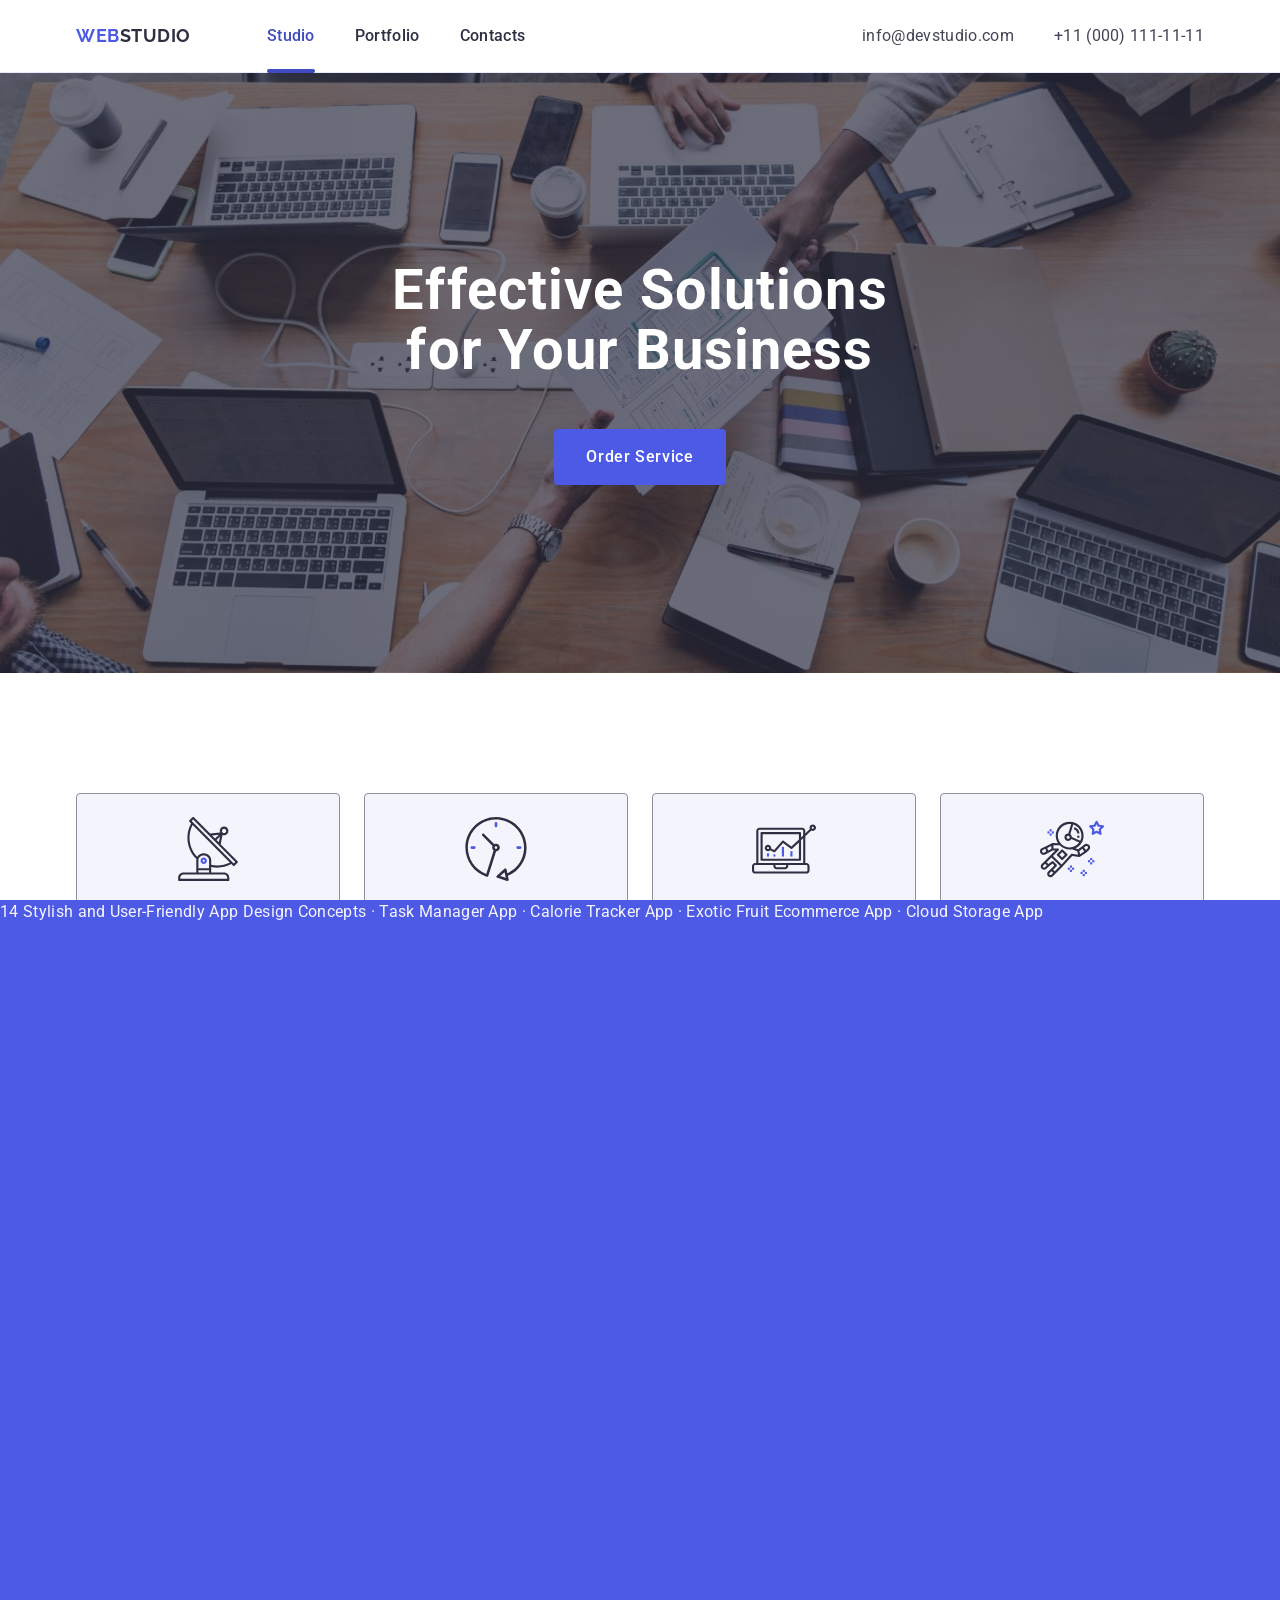
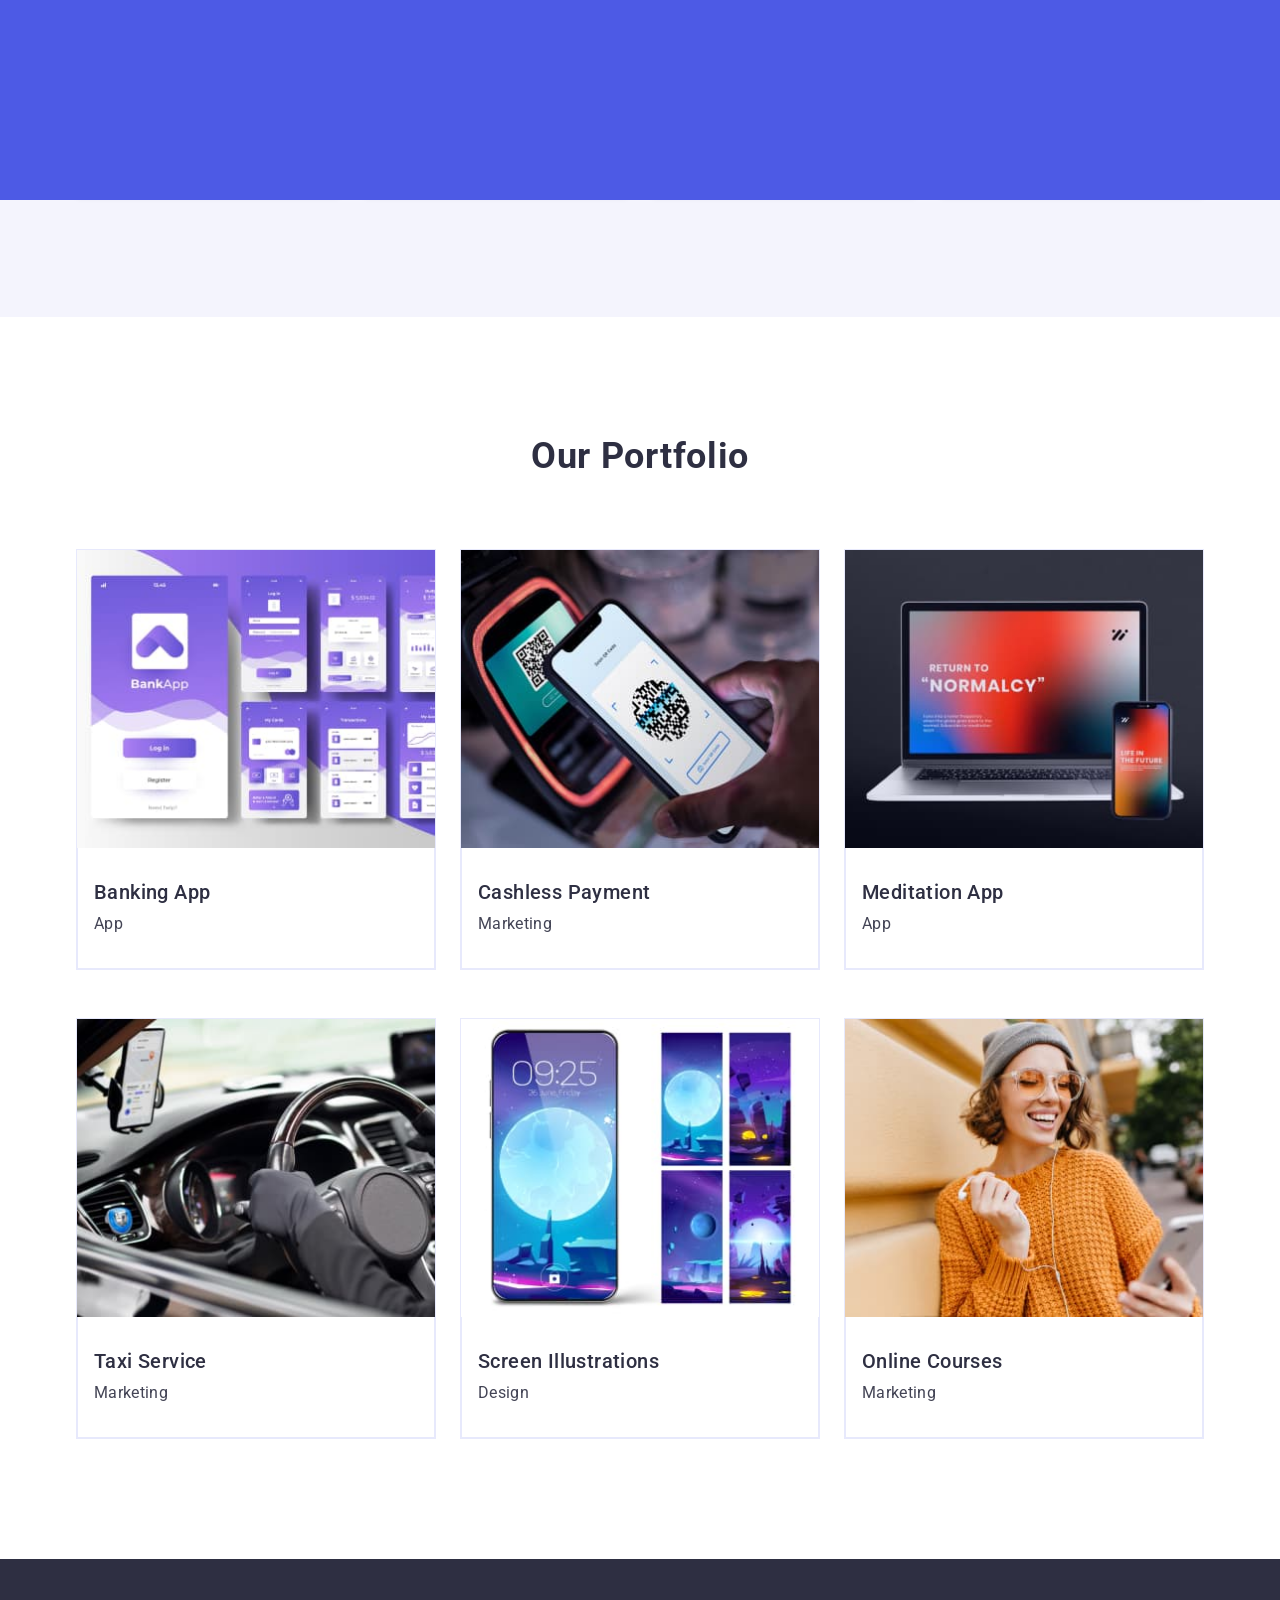
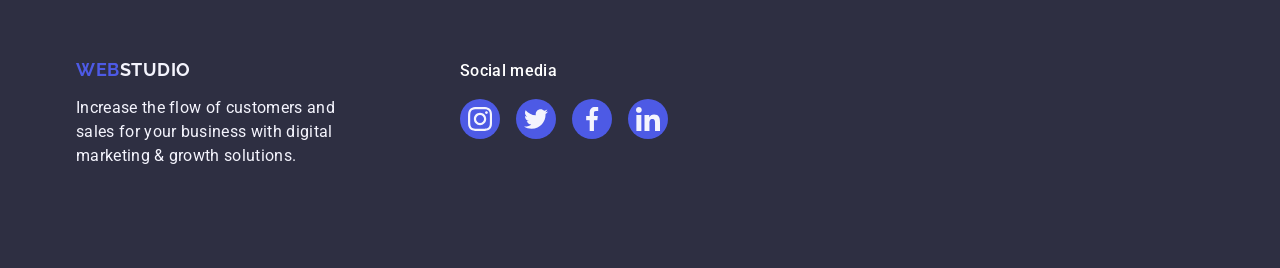
==== commit 75e59002: "finish" ====
--- a/index.html
+++ b/index.html
@@ -73,7 +73,7 @@
             <li class="advantages-item">
               <div class="advantages-icon-wrap">
                 <svg class="advantages-icon" width="64" height="64">
-                  <use href="./images/svg/symbol-defs.svg#antenna"></use>
+                  <use href="./images/svg/icons.svg#antenna"></use>
                 </svg>
               </div>
               <h3 class="advantages-titel-caption">Strategy</h3>
@@ -85,7 +85,7 @@
             <li class="advantages-item">
               <div class="advantages-icon-wrap">
                 <svg class="advantages-icon" width="64" height="64">
-                  <use href="./images/svg/symbol-defs.svg#clock"></use>
+                  <use href="./images/svg/icons.svg#clock"></use>
                 </svg>
               </div>
               <h3 class="advantages-titel-caption">Punctuality</h3>
@@ -97,7 +97,7 @@
             <li class="advantages-item">
               <div class="advantages-icon-wrap">
                 <svg class="advantages-icon" width="64" height="64">
-                  <use href="./images/svg/symbol-defs.svg#diagram"></use>
+                  <use href="./images/svg/icons.svg#diagram"></use>
                 </svg>
               </div>
               <h3 class="advantages-titel-caption">Diligence</h3>
@@ -109,7 +109,7 @@
             <li class="advantages-item">
               <div class="advantages-icon-wrap">
                 <svg class="advantages-icon" width="64" height="64">
-                  <use href="./images/svg/symbol-defs.svg#astronaut"></use>
+                  <use href="./images/svg/icons.svg#astronaut"></use>
                 </svg>
               </div>
               <h3 class="advantages-titel-caption">Technologies</h3>
@@ -142,14 +142,12 @@
                     <a
                       class="socials-link team-socials-link"
                       href="https://instagram.com"
-                      target="_blank"
+                      target="blank"
                       rel="noopener noreferrer"
                       aria-label="Instagram site"
                     >
-                      <svg class="socials-icon" width="24" height="24">
-                        <use
-                          href="./images/svg/symbol-defs.svg#instagram"
-                        ></use>
+                      <svg class="socials-icon" width="16" height="16">
+                        <use href="./images/svg/icons.svg#instagram"></use>
                       </svg>
                     </a>
                   </li>
@@ -161,38 +159,34 @@
                       rel="noopener noreferrer"
                       aria-label="Twitter site"
                     >
-                      <svg class="socials-icon" width="24" height="24">
-                        <use href="./images/svg/symbol-defs.svg#twitter"></use>
-                      </svg>
-                    </a>
-                  </li>
-                  <li class="socials-item">
-                    <a
-                      reviews
-                      class="socials-link team-socials-link"
-                      reviews
+                      <svg class="socials-icon" width="16" height="16">
+                        <use href="./images/svg/icons.svg#twitter"></use>
+                      </svg>
+                    </a>
+                  </li>
+                  <li class="socials-item">
+                    <a
+                      class="socials-link team-socials-link"
                       href="https://facebook.com"
-                      target="_blank"
-                      rel="noopener noreferrer"
-                      aria-label="Facebook site"
-                    >
-                      <svg class="socials-icon" width="24" height="24">
-                        <use href="./images/svg/symbol-defs.svg#facebook"></use>
-                      </svg>
-                    </a>
-                  </li>
-                  <li class="socials-item">
-                    <a
-                      reviews
-                      class="socials-link team-socials-link"
-                      reviews
+                      target="blank"
+                      rel="noopener noreferrer"
+                      aria-label="Facebook site"
+                    >
+                      <svg class="socials-icon" width="16" height="16">
+                        <use href="./images/svg/icons.svg#facebook"></use>
+                      </svg>
+                    </a>
+                  </li>
+                  <li class="socials-item">
+                    <a
+                      class="socials-link team-socials-link"
                       href="https://www.linkedin.com"
-                      target="_blank"
-                      rel="noopener noreferrer"
-                      aria-label="Facebook site"
-                    >
-                      <svg class="socials-icon" width="24" height="24">
-                        <use href="./images/svg/symbol-defs.svg#linkedin"></use>
+                      target="blank"
+                      rel="noopener noreferrer"
+                      aria-label="Facebook site"
+                    >
+                      <svg class="socials-icon" width="16" height="16">
+                        <use href="./images/svg/icons.svg#linkedin"></use>
                       </svg>
                     </a>
                   </li>
@@ -215,14 +209,12 @@
                     <a
                       class="socials-link team-socials-link"
                       href="https://instagram.com"
-                      target="_blank"
+                      target="blank"
                       rel="noopener noreferrer"
                       aria-label="Instagram site"
                     >
-                      <svg class="socials-icon" width="24" height="24">
-                        <use
-                          href="./images/svg/symbol-defs.svg#instagram"
-                        ></use>
+                      <svg class="socials-icon" width="16" height="16">
+                        <use href="./images/svg/icons.svg#instagram"></use>
                       </svg>
                     </a>
                   </li>
@@ -230,42 +222,38 @@
                     <a
                       class="socials-link team-socials-link"
                       href="https://twitter.com"
-                      target="_blank"
+                      target="blank"
                       rel="noopener noreferrer"
                       aria-label="Twitter site"
                     >
-                      <svg class="socials-icon" width="24" height="24">
-                        <use href="./images/svg/symbol-defs.svg#twitter"></use>
-                      </svg>
-                    </a>
-                  </li>
-                  <li class="socials-item">
-                    <a
-                      reviews
-                      class="socials-link team-socials-link"
-                      reviews
+                      <svg class="socials-icon" width="16" height="16">
+                        <use href="./images/svg/icons.svg#twitter"></use>
+                      </svg>
+                    </a>
+                  </li>
+                  <li class="socials-item">
+                    <a
+                      class="socials-link team-socials-link"
                       href="https://facebook.com"
-                      target="_blank"
-                      rel="noopener noreferrer"
-                      aria-label="Facebook site"
-                    >
-                      <svg class="socials-icon" width="24" height="24">
-                        <use href="./images/svg/symbol-defs.svg#facebook"></use>
-                      </svg>
-                    </a>
-                  </li>
-                  <li class="socials-item">
-                    <a
-                      reviews
-                      class="socials-link team-socials-link"
-                      reviews
+                      target="blank"
+                      rel="noopener noreferrer"
+                      aria-label="Facebook site"
+                    >
+                      <svg class="socials-icon" width="16" height="16">
+                        <use href="./images/svg/icons.svg#facebook"></use>
+                      </svg>
+                    </a>
+                  </li>
+                  <li class="socials-item">
+                    <a
+                      class="socials-link team-socials-link"
                       href="https://www.linkedin.com"
-                      target="_blank"
-                      rel="noopener noreferrer"
-                      aria-label="Facebook site"
-                    >
-                      <svg class="socials-icon" width="24" height="24">
-                        <use href="./images/svg/symbol-defs.svg#linkedin"></use>
+                      target="blank"
+                      rel="noopener noreferrer"
+                      aria-label="Facebook site"
+                    >
+                      <svg class="socials-icon" width="16" height="16">
+                        <use href="./images/svg/icons.svg#linkedin"></use>
                       </svg>
                     </a>
                   </li>
@@ -288,14 +276,12 @@
                     <a
                       class="socials-link team-socials-link"
                       href="https://instagram.com"
-                      target="_blank"
+                      target="blank"
                       rel="noopener noreferrer"
                       aria-label="Instagram site"
                     >
-                      <svg class="socials-icon" width="24" height="24">
-                        <use
-                          href="./images/svg/symbol-defs.svg#instagram"
-                        ></use>
+                      <svg class="socials-icon" width="16" height="16">
+                        <use href="./images/svg/icons.svg#instagram"></use>
                       </svg>
                     </a>
                   </li>
@@ -303,42 +289,38 @@
                     <a
                       class="socials-link team-socials-link"
                       href="https://twitter.com"
-                      target="_blank"
+                      target="blank"
                       rel="noopener noreferrer"
                       aria-label="Twitter site"
                     >
-                      <svg class="socials-icon" width="24" height="24">
-                        <use href="./images/svg/symbol-defs.svg#twitter"></use>
-                      </svg>
-                    </a>
-                  </li>
-                  <li class="socials-item">
-                    <a
-                      reviews
-                      class="socials-link team-socials-link"
-                      reviews
+                      <svg class="socials-icon" width="16" height="16">
+                        <use href="./images/svg/icons.svg#twitter"></use>
+                      </svg>
+                    </a>
+                  </li>
+                  <li class="socials-item">
+                    <a
+                      class="socials-link team-socials-link"
                       href="https://facebook.com"
-                      target="_blank"
-                      rel="noopener noreferrer"
-                      aria-label="Facebook site"
-                    >
-                      <svg class="socials-icon" width="24" height="24">
-                        <use href="./images/svg/symbol-defs.svg#facebook"></use>
-                      </svg>
-                    </a>
-                  </li>
-                  <li class="socials-item">
-                    <a
-                      reviews
-                      class="socials-link team-socials-link"
-                      reviews
+                      target="blank"
+                      rel="noopener noreferrer"
+                      aria-label="Facebook site"
+                    >
+                      <svg class="socials-icon" width="16" height="16">
+                        <use href="./images/svg/icons.svg#facebook"></use>
+                      </svg>
+                    </a>
+                  </li>
+                  <li class="socials-item">
+                    <a
+                      class="socials-link team-socials-link"
                       href="https://www.linkedin.com"
-                      target="_blank"
-                      rel="noopener noreferrer"
-                      aria-label="Facebook site"
-                    >
-                      <svg class="socials-icon" width="24" height="24">
-                        <use href="./images/svg/symbol-defs.svg#linkedin"></use>
+                      target="blank"
+                      rel="noopener noreferrer"
+                      aria-label="Facebook site"
+                    >
+                      <svg class="socials-icon" width="16" height="16">
+                        <use href="./images/svg/icons.svg#linkedin"></use>
                       </svg>
                     </a>
                   </li>
@@ -361,14 +343,12 @@
                     <a
                       class="socials-link team-socials-link"
                       href="https://instagram.com"
-                      target="_blank"
+                      target="blank"
                       rel="noopener noreferrer"
                       aria-label="Instagram site"
                     >
-                      <svg class="socials-icon" width="24" height="24">
-                        <use
-                          href="./images/svg/symbol-defs.svg#instagram"
-                        ></use>
+                      <svg class="socials-icon" width="16" height="16">
+                        <use href="./images/svg/icons.svg#instagram"></use>
                       </svg>
                     </a>
                   </li>
@@ -380,38 +360,34 @@
                       rel="noopener noreferrer"
                       aria-label="Twitter site"
                     >
-                      <svg class="socials-icon" width="24" height="24">
-                        <use href="./images/svg/symbol-defs.svg#twitter"></use>
-                      </svg>
-                    </a>
-                  </li>
-                  <li class="socials-item">
-                    <a
-                      reviews
-                      class="socials-link team-socials-link"
-                      reviews
+                      <svg class="socials-icon" width="16" height="16">
+                        <use href="./images/svg/icons.svg#twitter"></use>
+                      </svg>
+                    </a>
+                  </li>
+                  <li class="socials-item">
+                    <a
+                      class="socials-link team-socials-link"
                       href="https://facebook.com"
-                      target="_blank"
-                      rel="noopener noreferrer"
-                      aria-label="Facebook site"
-                    >
-                      <svg class="socials-icon" width="24" height="24">
-                        <use href="./images/svg/symbol-defs.svg#facebook"></use>
-                      </svg>
-                    </a>
-                  </li>
-                  <li class="socials-item">
-                    <a
-                      reviews
-                      class="socials-link team-socials-link"
-                      reviews
+                      target="blank"
+                      rel="noopener noreferrer"
+                      aria-label="Facebook site"
+                    >
+                      <svg class="socials-icon" width="16" height="16">
+                        <use href="./images/svg/icons.svg#facebook"></use>
+                      </svg>
+                    </a>
+                  </li>
+                  <li class="socials-item">
+                    <a
+                      class="socials-link team-socials-link"
                       href="https://www.linkedin.com"
-                      target="_blank"
-                      rel="noopener noreferrer"
-                      aria-label="Facebook site"
-                    >
-                      <svg class="socials-icon" width="24" height="24">
-                        <use href="./images/svg/symbol-defs.svg#linkedin"></use>
+                      target="blank"
+                      rel="noopener noreferrer"
+                      aria-label="Facebook site"
+                    >
+                      <svg class="socials-icon" width="16" height="16">
+                        <use href="./images/svg/icons.svg#linkedin"></use>
                       </svg>
                     </a>
                   </li>
@@ -427,78 +403,133 @@
           <h2 class="portfolio-titel">Our Portfolio</h2>
           <ul class="portfolio-list">
             <li class="portfolio-item">
-              <img
-                class="portfolio-pic"
-                src="./images/portfolio/imgportfolio-5.jpg"
-                alt="photo banking app"
-                width="360"
-                height="300"
-              />
+              <div class="overlay-wrap">
+                <img
+                  class="portfolio-pic"
+                  src="./images/portfolio/imgportfolio-5.jpg"
+                  alt="photo banking app"
+                  width="360"
+                  height="300"
+                />
+              </div>
+              <div class="overlay">
+                <p class="overlay-text">
+                  14 Stylish and User-Friendly App Design Concepts · Task
+                  Manager App · Calorie Tracker App · Exotic Fruit Ecommerce App
+                  · Cloud Storage App
+                </p>
+              </div>
+
               <div class="portfolio-wrap">
                 <h3 class="portfolio-titel-caption">Banking App</h3>
                 <p class="portfolio-desc">App</p>
               </div>
             </li>
             <li class="portfolio-item">
-              <img
-                class="portfolio-pic"
-                src="./images/portfolio/imgportfolio-4.jpg"
-                alt="photo phone"
-                width="360"
-                height="300"
-              />
+              <div class="overlay-wrap">
+                <img
+                  class="portfolio-pic"
+                  src="./images/portfolio/imgportfolio-4.jpg"
+                  alt="photo phone"
+                  width="360"
+                  height="300"
+                />
+              </div>
+              <div class="overlay">
+                <p class="overlay-text">
+                  14 Stylish and User-Friendly App Design Concepts · Task
+                  Manager App · Calorie Tracker App · Exotic Fruit Ecommerce App
+                  · Cloud Storage App
+                </p>
+              </div>
               <div class="portfolio-wrap">
                 <h3 class="portfolio-titel-caption">Cashless Payment</h3>
                 <p class="portfolio-desc">Marketing</p>
               </div>
             </li>
             <li class="portfolio-item">
-              <img
-                class="portfolio-pic"
-                src="./images/portfolio/imgportfolio-3.jpg"
-                alt="photo laptop"
-                width="360"
-                height="300"
-              />
+              <div class="overlay-wrap">
+                <img
+                  class="portfolio-pic"
+                  src="./images/portfolio/imgportfolio-3.jpg"
+                  alt="photo laptop"
+                  width="360"
+                  height="300"
+                />
+              </div>
+              <div class="overlay">
+                <p class="overlay-text">
+                  14 Stylish and User-Friendly App Design Concepts · Task
+                  Manager App · Calorie Tracker App · Exotic Fruit Ecommerce App
+                  · Cloud Storage App
+                </p>
+              </div>
               <div class="portfolio-wrap">
                 <h3 class="portfolio-titel-caption">Meditation App</h3>
                 <p class="portfolio-desc">App</p>
               </div>
             </li>
             <li class="portfolio-item">
-              <img
-                class="portfolio-pic"
-                src="./images/portfolio/imgportfolio-2.jpg"
-                alt="photo car"
-                width="360"
-                height="300"
-              />
+              <div class="overlay-wrap">
+                <img
+                  class="portfolio-pic"
+                  src="./images/portfolio/imgportfolio-2.jpg"
+                  alt="photo car"
+                  width="360"
+                  height="300"
+                />
+              </div>
+              <div class="overlay">
+                <p class="overlay-text">
+                  14 Stylish and User-Friendly App Design Concepts · Task
+                  Manager App · Calorie Tracker App · Exotic Fruit Ecommerce App
+                  · Cloud Storage App
+                </p>
+              </div>
               <div class="portfolio-wrap">
                 <h3 class="portfolio-titel-caption">Taxi Service</h3>
                 <p class="portfolio-desc">Marketing</p>
               </div>
             </li>
             <li class="portfolio-item">
-              <img
-                class="portfolio-pic"
-                src="./images/portfolio/imgportfolio-1.jpg"
-                alt="photo phone"
-                width="360"
-                height="300"
-              />
+              <div class="overlay-wrap">
+                <img
+                  class="portfolio-pic"
+                  src="./images/portfolio/imgportfolio-1.jpg"
+                  alt="photo phone"
+                  width="360"
+                  height="300"
+                />
+              </div>
+              <div class="overlay">
+                <p class="overlay-text">
+                  14 Stylish and User-Friendly App Design Concepts · Task
+                  Manager App · Calorie Tracker App · Exotic Fruit Ecommerce App
+                  · Cloud Storage App
+                </p>
+              </div>
               <div class="portfolio-wrap">
                 <h3 class="portfolio-titel-caption">Screen Illustrations</h3>
                 <p class="portfolio-desc">Design</p>
               </div>
             </li>
             <li class="portfolio-item">
-              <img
-                class="portfolio-pic"
-                src="./images/portfolio/imgportfolio.jpg"
-                alt="photo woman"
-                width="360"
-                height="300"
-              />
+              <div class="overlay-wrap">
+                <img
+                  class="portfolio-pic"
+                  src="./images/portfolio/imgportfolio.jpg"
+                  alt="photo woman"
+                  width="360"
+                  height="300"
+                />
+              </div>
+              <div class="overlay">
+                <p class="overlay-text">
+                  14 Stylish and User-Friendly App Design Concepts · Task
+                  Manager App · Calorie Tracker App · Exotic Fruit Ecommerce App
+                  · Cloud Storage App
+                </p>
+              </div>
               <div class="portfolio-wrap">
                 <h3 class="portfolio-titel-caption">Online Courses</h3>
                 <p class="portfolio-desc">Marketing</p>
@@ -522,17 +553,17 @@
         </div>
         <div class="socials-footer-wrap">
           <p class="socials-footer-caption">Social media</p>
-          <ul class="socials">
+          <ul class="socials footer-social">
             <li class="socials-item">
               <a
                 class="socials-link footer-socials-link"
                 href="https://instagram.com"
-                target="_blank"
+                target="blank"
                 rel="noopener noreferrer"
                 aria-label="Instagram site"
               >
                 <svg class="socials-icon" width="24" height="24">
-                  <use href="./images/svg/symbol-defs.svg#instagram"></use>
+                  <use href="./images/svg/icons.svg#instagram"></use>
                 </svg>
               </a>
             </li>
@@ -540,42 +571,38 @@
               <a
                 class="socials-link footer-socials-link"
                 href="https://twitter.com"
-                target="_blank"
+                target="blank"
                 rel="noopener noreferrer"
                 aria-label="Twitter site"
               >
                 <svg class="socials-icon" width="24" height="24">
-                  <use href="./images/svg/symbol-defs.svg#twitter"></use>
+                  <use href="./images/svg/icons.svg#twitter"></use>
                 </svg>
               </a>
             </li>
             <li class="socials-item">
               <a
-                reviews
                 class="socials-link footer-socials-link"
-                reviews
                 href="https://facebook.com"
-                target="_blank"
+                target="blank"
                 rel="noopener noreferrer"
                 aria-label="Facebook site"
               >
                 <svg class="socials-icon" width="24" height="24">
-                  <use href="./images/svg/symbol-defs.svg#facebook"></use>
+                  <use href="./images/svg/icons.svg#facebook"></use>
                 </svg>
               </a>
             </li>
             <li class="socials-item">
               <a
-                reviews
                 class="socials-link footer-socials-link"
-                reviews
                 href="https://www.linkedin.com"
-                target="_blank"
+                target="blank"
                 rel="noopener noreferrer"
                 aria-label="Facebook site"
               >
                 <svg class="socials-icon" width="24" height="24">
-                  <use href="./images/svg/symbol-defs.svg#linkedin"></use>
+                  <use href="./images/svg/icons.svg#linkedin"></use>
                 </svg>
               </a>
             </li>
--- a/css/styles.css
+++ b/css/styles.css
@@ -120,6 +120,8 @@
 /* !header */
 .header {
   border-bottom: 1px solid #e7e9fc;
+  box-shadow: 0px 2px 1px rgba(46, 47, 66, 0.08),
+    0px 1px 1px rgba(46, 47, 66, 0.16), 0px 1px 6px rgba(46, 47, 66, 0.08);
 }
 .header-container {
   display: flex;
@@ -175,6 +177,7 @@
   line-height: 1.5;
   letter-spacing: 0.02em;
   padding: 24px 0;
+  transition: color 250ms cubic-bezier(0.4, 0, 0.2, 1);
 }
 
 .header-nav-link.active {
@@ -202,6 +205,7 @@
   font-weight: 400;
   line-height: 1.5;
   letter-spacing: 0.02em;
+  transition: color 250ms cubic-bezier(0.4, 0, 0.2, 1);
 }
 
 .header-nav-link:focus,
@@ -215,12 +219,24 @@
 }
 
 /* !hero */
-/* 
+
 .hero {
+  max-width: 1440px;
   padding: 188px 0;
-} */
-
-.hero-container {
+  margin-left: auto;
+  margin-right: auto;
+  background-color: #2e2f42;
+  background-image: linear-gradient(
+      rgba(46, 47, 66, 0.7),
+      rgba(46, 47, 66, 0.7)
+    ),
+    url(../images/background/people-office-background.jpg);
+  background-size: cover;
+  background-repeat: no-repeat;
+  background-position: center;
+}
+
+/* .hero-container {
   padding: 188px 0;
   background-color: #2e2f42;
   background-image: linear-gradient(
@@ -231,7 +247,7 @@
   background-size: cover;
   background-repeat: no-repeat;
   background-position: center;
-}
+} */
 
 .hero-titel {
   color: #fff;
@@ -255,6 +271,7 @@
   letter-spacing: 0.04em;
   border-radius: 4px;
   background-color: #4d5ae5;
+  background-color: 250ms cubic-bezier(0.4, 0, 0.2, 1);
 }
 
 .hero-button:hover,
@@ -281,7 +298,11 @@
 }
 
 .advantages-icon-wrap {
-  padding: 24px 100px;
+  display: flex;
+  justify-content: center;
+  align-items: center;
+  height: 112px;
+  /* padding: 24px 100px; */
   border-radius: 4px;
   border: 1px solid #8e8f99;
   background: #f4f4fd;
@@ -326,7 +347,9 @@
   text-align: center;
   margin-bottom: 8px;
 }
-
+.team-socials-link {
+  background-color: 250ms cubic-bezier(0.4, 0, 0.2, 1);
+}
 .team-socials-link:hover,
 .team-socials-link:focus {
   background-color: #404bbf;
@@ -343,7 +366,7 @@
 
 .portfolio-item {
   width: calc((100% - 24px * 2) / 3);
-  border: 1px solid var(--CORNFLOWER, #e7e9fc);
+  border: 1px solid #e7e9fc;
 }
 
 .portfolio-wrap {
@@ -356,6 +379,34 @@
   margin-bottom: 8px;
 }
 
+.overlay-wrap {
+  position: relative;
+  overflow: hidden;
+}
+
+.overlay {
+  position: absolute;
+  width: 100%;
+  height: 100%;
+  top: 0;
+  left: 0;
+  transform: translateY(100%);
+  background-color: #4d5ae5;
+  transition: transform 250ms cubic-bezier(0.4, 0, 0.2, 1);
+}
+
+.portfolio-item:hover .overlay,
+.portfolio-item:focus .overlay {
+  transform: translateY(0);
+}
+
+.overlay-text {
+  font-size: 16px;
+  line-height: 1.5;
+  letter-spacing: 0.02em;
+  color: #f4f4fd;
+}
+
 /* !footer */
 
 .footer {
@@ -374,7 +425,7 @@
 
 .footer-wrap {
   display: flex;
-  /* align-items: baseline; */
+  align-items: baseline;
 }
 
 .footer-wrap-logo {
@@ -393,12 +444,18 @@
   align-items: flex-start;
   flex-direction: column;
 }
-
+.footer-social {
+  gap: 16px;
+}
 .footer-socials-link:hover,
 .footer-socials-link:focus {
   background-color: #31d0aa;
 }
 
+.footer-socials-link {
+  transition: background-color 250ms cubic-bezier(0.4, 0, 0.2, 1);
+}
+
 .socials-footer-caption {
   font-size: 16px;
   font-weight: 500;
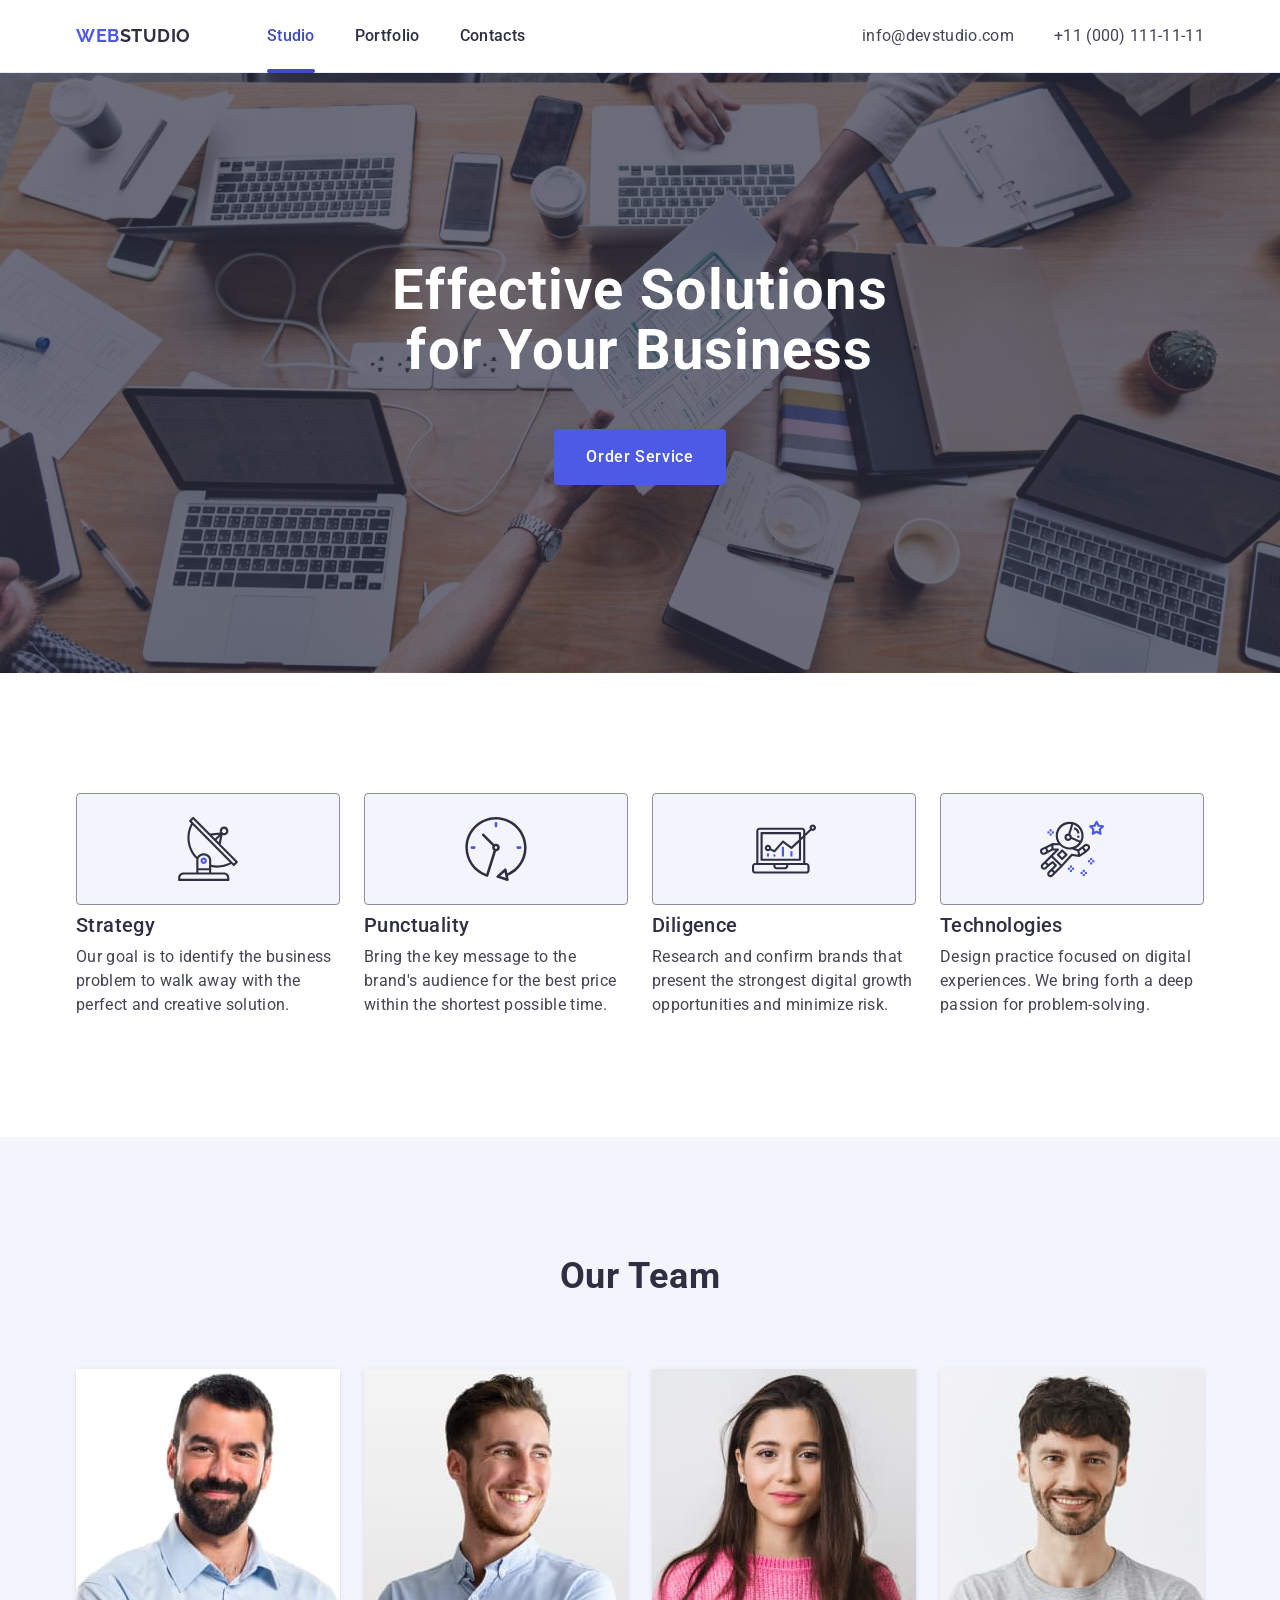
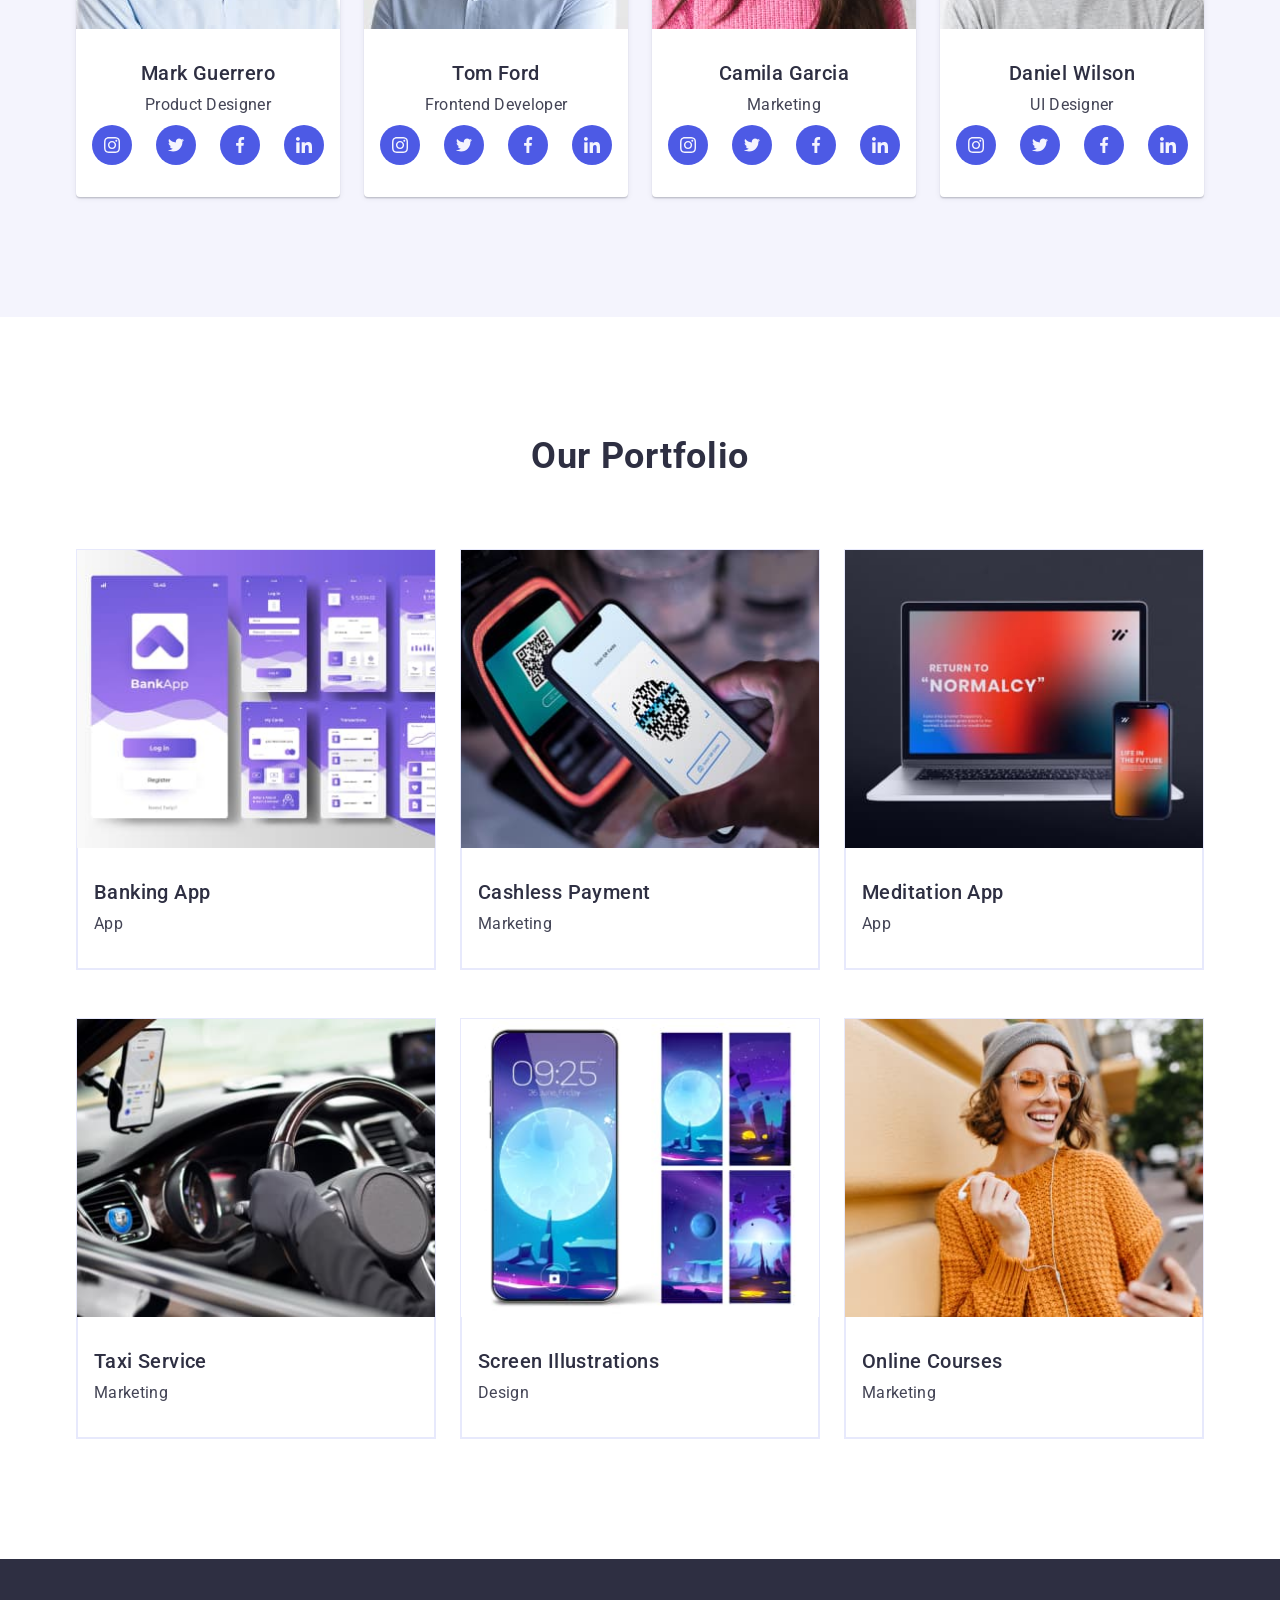
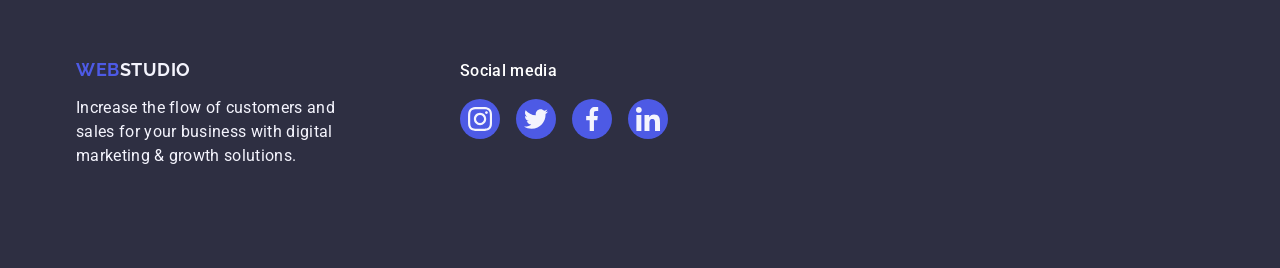
==== commit 0eb21864: "fix" ====
--- a/index.html
+++ b/index.html
@@ -411,13 +411,48 @@
                   width="360"
                   height="300"
                 />
-              </div>
-              <div class="overlay">
-                <p class="overlay-text">
-                  14 Stylish and User-Friendly App Design Concepts · Task
-                  Manager App · Calorie Tracker App · Exotic Fruit Ecommerce App
-                  · Cloud Storage App
-                </p>
+                <div class="overlay">
+                  <p class="overlay-text">
+                    14 Stylish and User-Friendly App Design Concepts · Task
+                    Manager App · Calorie Tracker App · Exotic Fruit Ecommerce
+                    App · Cloud Storage App
+                  </p>
+                </div>
+                <div class="overlay">
+                  <p class="overlay-text">
+                    14 Stylish and User-Friendly App Design Concepts · Task
+                    Manager App · Calorie Tracker App · Exotic Fruit Ecommerce
+                    App · Cloud Storage App
+                  </p>
+                </div>
+                <div class="overlay">
+                  <p class="overlay-text">
+                    14 Stylish and User-Friendly App Design Concepts · Task
+                    Manager App · Calorie Tracker App · Exotic Fruit Ecommerce
+                    App · Cloud Storage App
+                  </p>
+                </div>
+                <div class="overlay">
+                  <p class="overlay-text">
+                    14 Stylish and User-Friendly App Design Concepts · Task
+                    Manager App · Calorie Tracker App · Exotic Fruit Ecommerce
+                    App · Cloud Storage App
+                  </p>
+                </div>
+                <div class="overlay">
+                  <p class="overlay-text">
+                    14 Stylish and User-Friendly App Design Concepts · Task
+                    Manager App · Calorie Tracker App · Exotic Fruit Ecommerce
+                    App · Cloud Storage App
+                  </p>
+                </div>
+                <div class="overlay">
+                  <p class="overlay-text">
+                    14 Stylish and User-Friendly App Design Concepts · Task
+                    Manager App · Calorie Tracker App · Exotic Fruit Ecommerce
+                    App · Cloud Storage App
+                  </p>
+                </div>
               </div>
 
               <div class="portfolio-wrap">
@@ -434,14 +469,43 @@
                   width="360"
                   height="300"
                 />
-              </div>
-              <div class="overlay">
-                <p class="overlay-text">
-                  14 Stylish and User-Friendly App Design Concepts · Task
-                  Manager App · Calorie Tracker App · Exotic Fruit Ecommerce App
-                  · Cloud Storage App
-                </p>
-              </div>
+                <div class="overlay">
+                  <p class="overlay-text">
+                    14 Stylish and User-Friendly App Design Concepts · Task
+                    Manager App · Calorie Tracker App · Exotic Fruit Ecommerce
+                    App · Cloud Storage App
+                  </p>
+                </div>
+                <div class="overlay">
+                  <p class="overlay-text">
+                    14 Stylish and User-Friendly App Design Concepts · Task
+                    Manager App · Calorie Tracker App · Exotic Fruit Ecommerce
+                    App · Cloud Storage App
+                  </p>
+                </div>
+                <div class="overlay">
+                  <p class="overlay-text">
+                    14 Stylish and User-Friendly App Design Concepts · Task
+                    Manager App · Calorie Tracker App · Exotic Fruit Ecommerce
+                    App · Cloud Storage App
+                  </p>
+                </div>
+                <div class="overlay">
+                  <p class="overlay-text">
+                    14 Stylish and User-Friendly App Design Concepts · Task
+                    Manager App · Calorie Tracker App · Exotic Fruit Ecommerce
+                    App · Cloud Storage App
+                  </p>
+                </div>
+                <div class="overlay">
+                  <p class="overlay-text">
+                    14 Stylish and User-Friendly App Design Concepts · Task
+                    Manager App · Calorie Tracker App · Exotic Fruit Ecommerce
+                    App · Cloud Storage App
+                  </p>
+                </div>
+              </div>
+
               <div class="portfolio-wrap">
                 <h3 class="portfolio-titel-caption">Cashless Payment</h3>
                 <p class="portfolio-desc">Marketing</p>
@@ -456,14 +520,43 @@
                   width="360"
                   height="300"
                 />
-              </div>
-              <div class="overlay">
-                <p class="overlay-text">
-                  14 Stylish and User-Friendly App Design Concepts · Task
-                  Manager App · Calorie Tracker App · Exotic Fruit Ecommerce App
-                  · Cloud Storage App
-                </p>
-              </div>
+                <div class="overlay">
+                  <p class="overlay-text">
+                    14 Stylish and User-Friendly App Design Concepts · Task
+                    Manager App · Calorie Tracker App · Exotic Fruit Ecommerce
+                    App · Cloud Storage App
+                  </p>
+                </div>
+                <div class="overlay">
+                  <p class="overlay-text">
+                    14 Stylish and User-Friendly App Design Concepts · Task
+                    Manager App · Calorie Tracker App · Exotic Fruit Ecommerce
+                    App · Cloud Storage App
+                  </p>
+                </div>
+                <div class="overlay">
+                  <p class="overlay-text">
+                    14 Stylish and User-Friendly App Design Concepts · Task
+                    Manager App · Calorie Tracker App · Exotic Fruit Ecommerce
+                    App · Cloud Storage App
+                  </p>
+                </div>
+                <div class="overlay">
+                  <p class="overlay-text">
+                    14 Stylish and User-Friendly App Design Concepts · Task
+                    Manager App · Calorie Tracker App · Exotic Fruit Ecommerce
+                    App · Cloud Storage App
+                  </p>
+                </div>
+                <div class="overlay">
+                  <p class="overlay-text">
+                    14 Stylish and User-Friendly App Design Concepts · Task
+                    Manager App · Calorie Tracker App · Exotic Fruit Ecommerce
+                    App · Cloud Storage App
+                  </p>
+                </div>
+              </div>
+
               <div class="portfolio-wrap">
                 <h3 class="portfolio-titel-caption">Meditation App</h3>
                 <p class="portfolio-desc">App</p>
@@ -478,14 +571,43 @@
                   width="360"
                   height="300"
                 />
-              </div>
-              <div class="overlay">
-                <p class="overlay-text">
-                  14 Stylish and User-Friendly App Design Concepts · Task
-                  Manager App · Calorie Tracker App · Exotic Fruit Ecommerce App
-                  · Cloud Storage App
-                </p>
-              </div>
+                <div class="overlay">
+                  <p class="overlay-text">
+                    14 Stylish and User-Friendly App Design Concepts · Task
+                    Manager App · Calorie Tracker App · Exotic Fruit Ecommerce
+                    App · Cloud Storage App
+                  </p>
+                </div>
+                <div class="overlay">
+                  <p class="overlay-text">
+                    14 Stylish and User-Friendly App Design Concepts · Task
+                    Manager App · Calorie Tracker App · Exotic Fruit Ecommerce
+                    App · Cloud Storage App
+                  </p>
+                </div>
+                <div class="overlay">
+                  <p class="overlay-text">
+                    14 Stylish and User-Friendly App Design Concepts · Task
+                    Manager App · Calorie Tracker App · Exotic Fruit Ecommerce
+                    App · Cloud Storage App
+                  </p>
+                </div>
+                <div class="overlay">
+                  <p class="overlay-text">
+                    14 Stylish and User-Friendly App Design Concepts · Task
+                    Manager App · Calorie Tracker App · Exotic Fruit Ecommerce
+                    App · Cloud Storage App
+                  </p>
+                </div>
+                <div class="overlay">
+                  <p class="overlay-text">
+                    14 Stylish and User-Friendly App Design Concepts · Task
+                    Manager App · Calorie Tracker App · Exotic Fruit Ecommerce
+                    App · Cloud Storage App
+                  </p>
+                </div>
+              </div>
+
               <div class="portfolio-wrap">
                 <h3 class="portfolio-titel-caption">Taxi Service</h3>
                 <p class="portfolio-desc">Marketing</p>
@@ -500,14 +622,43 @@
                   width="360"
                   height="300"
                 />
-              </div>
-              <div class="overlay">
-                <p class="overlay-text">
-                  14 Stylish and User-Friendly App Design Concepts · Task
-                  Manager App · Calorie Tracker App · Exotic Fruit Ecommerce App
-                  · Cloud Storage App
-                </p>
-              </div>
+                <div class="overlay">
+                  <p class="overlay-text">
+                    14 Stylish and User-Friendly App Design Concepts · Task
+                    Manager App · Calorie Tracker App · Exotic Fruit Ecommerce
+                    App · Cloud Storage App
+                  </p>
+                </div>
+                <div class="overlay">
+                  <p class="overlay-text">
+                    14 Stylish and User-Friendly App Design Concepts · Task
+                    Manager App · Calorie Tracker App · Exotic Fruit Ecommerce
+                    App · Cloud Storage App
+                  </p>
+                </div>
+                <div class="overlay">
+                  <p class="overlay-text">
+                    14 Stylish and User-Friendly App Design Concepts · Task
+                    Manager App · Calorie Tracker App · Exotic Fruit Ecommerce
+                    App · Cloud Storage App
+                  </p>
+                </div>
+                <div class="overlay">
+                  <p class="overlay-text">
+                    14 Stylish and User-Friendly App Design Concepts · Task
+                    Manager App · Calorie Tracker App · Exotic Fruit Ecommerce
+                    App · Cloud Storage App
+                  </p>
+                </div>
+                <div class="overlay">
+                  <p class="overlay-text">
+                    14 Stylish and User-Friendly App Design Concepts · Task
+                    Manager App · Calorie Tracker App · Exotic Fruit Ecommerce
+                    App · Cloud Storage App
+                  </p>
+                </div>
+              </div>
+
               <div class="portfolio-wrap">
                 <h3 class="portfolio-titel-caption">Screen Illustrations</h3>
                 <p class="portfolio-desc">Design</p>
@@ -522,14 +673,43 @@
                   width="360"
                   height="300"
                 />
-              </div>
-              <div class="overlay">
-                <p class="overlay-text">
-                  14 Stylish and User-Friendly App Design Concepts · Task
-                  Manager App · Calorie Tracker App · Exotic Fruit Ecommerce App
-                  · Cloud Storage App
-                </p>
-              </div>
+                <div class="overlay">
+                  <p class="overlay-text">
+                    14 Stylish and User-Friendly App Design Concepts · Task
+                    Manager App · Calorie Tracker App · Exotic Fruit Ecommerce
+                    App · Cloud Storage App
+                  </p>
+                </div>
+                <div class="overlay">
+                  <p class="overlay-text">
+                    14 Stylish and User-Friendly App Design Concepts · Task
+                    Manager App · Calorie Tracker App · Exotic Fruit Ecommerce
+                    App · Cloud Storage App
+                  </p>
+                </div>
+                <div class="overlay">
+                  <p class="overlay-text">
+                    14 Stylish and User-Friendly App Design Concepts · Task
+                    Manager App · Calorie Tracker App · Exotic Fruit Ecommerce
+                    App · Cloud Storage App
+                  </p>
+                </div>
+                <div class="overlay">
+                  <p class="overlay-text">
+                    14 Stylish and User-Friendly App Design Concepts · Task
+                    Manager App · Calorie Tracker App · Exotic Fruit Ecommerce
+                    App · Cloud Storage App
+                  </p>
+                </div>
+                <div class="overlay">
+                  <p class="overlay-text">
+                    14 Stylish and User-Friendly App Design Concepts · Task
+                    Manager App · Calorie Tracker App · Exotic Fruit Ecommerce
+                    App · Cloud Storage App
+                  </p>
+                </div>
+              </div>
+
               <div class="portfolio-wrap">
                 <h3 class="portfolio-titel-caption">Online Courses</h3>
                 <p class="portfolio-desc">Marketing</p>
--- a/css/styles.css
+++ b/css/styles.css
@@ -385,6 +385,7 @@
 }
 
 .overlay {
+  padding: 40px 32px 164px 32px;
   position: absolute;
   width: 100%;
   height: 100%;
